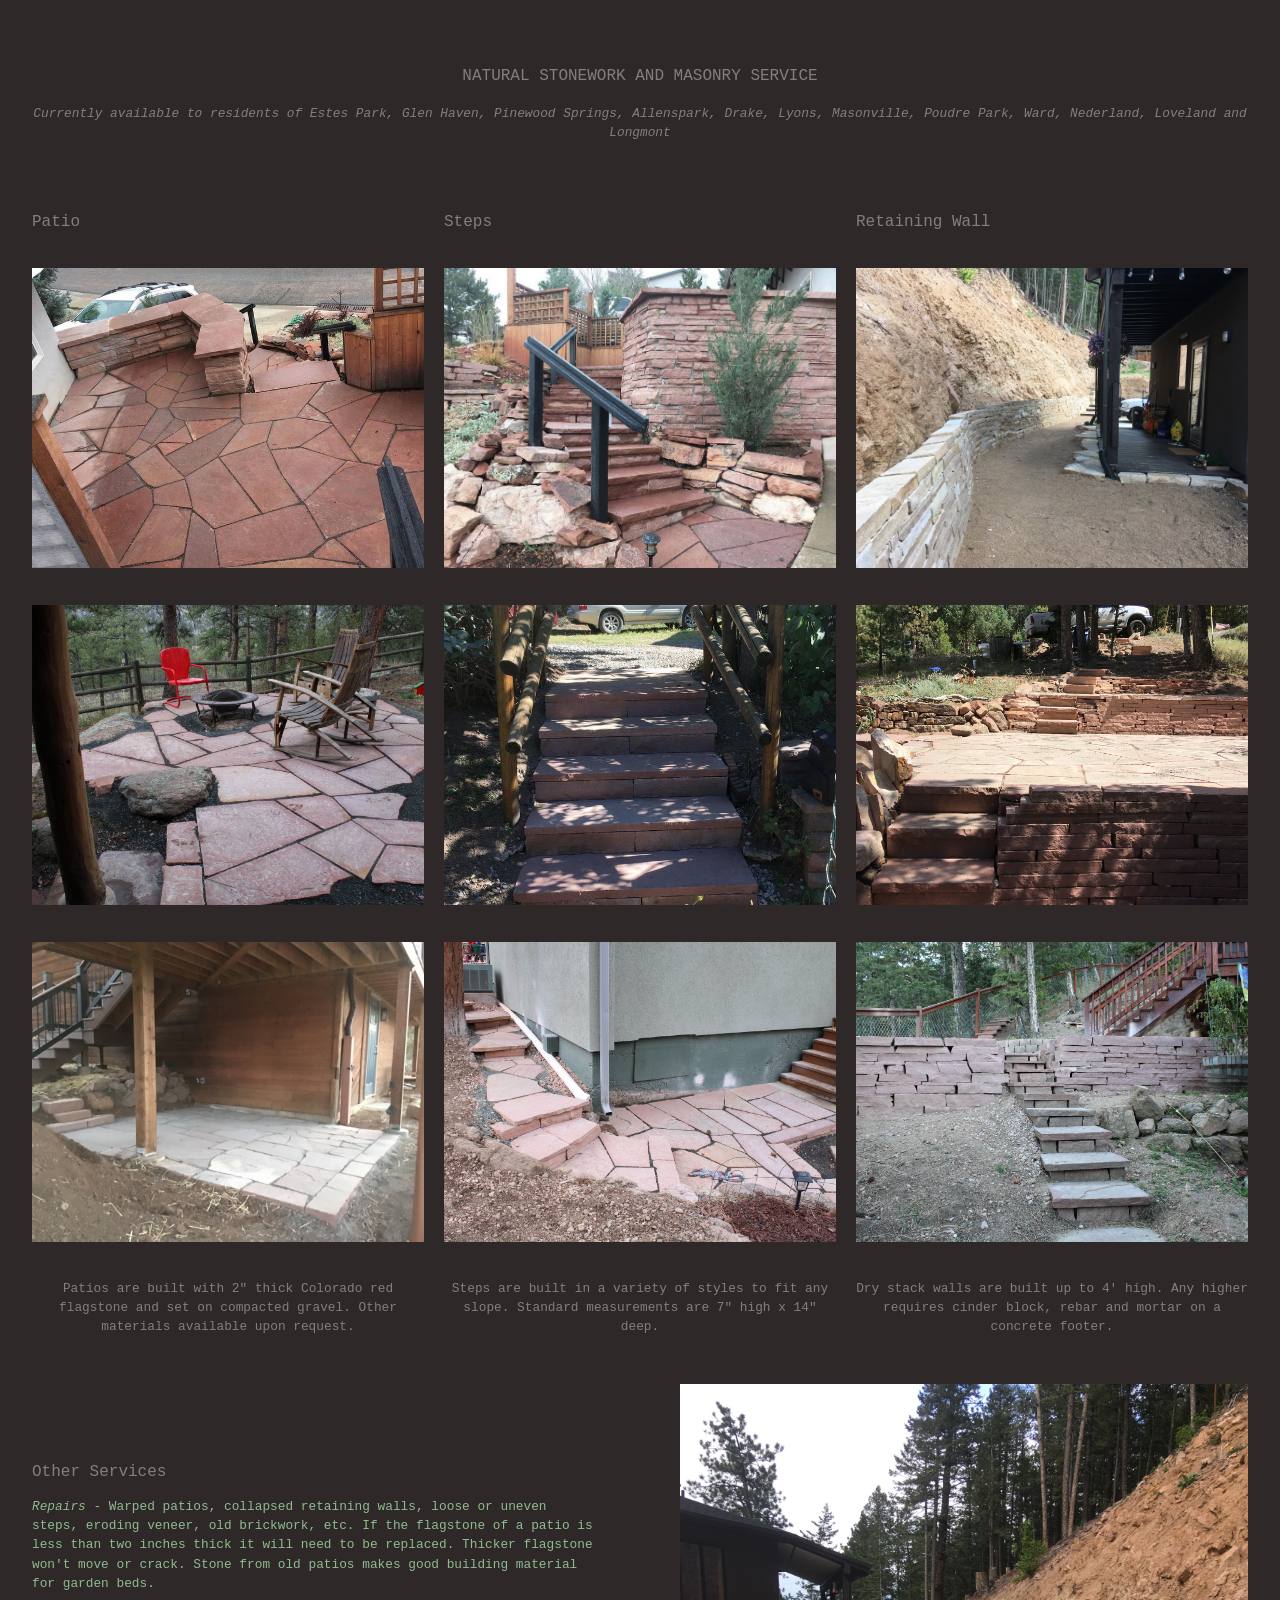
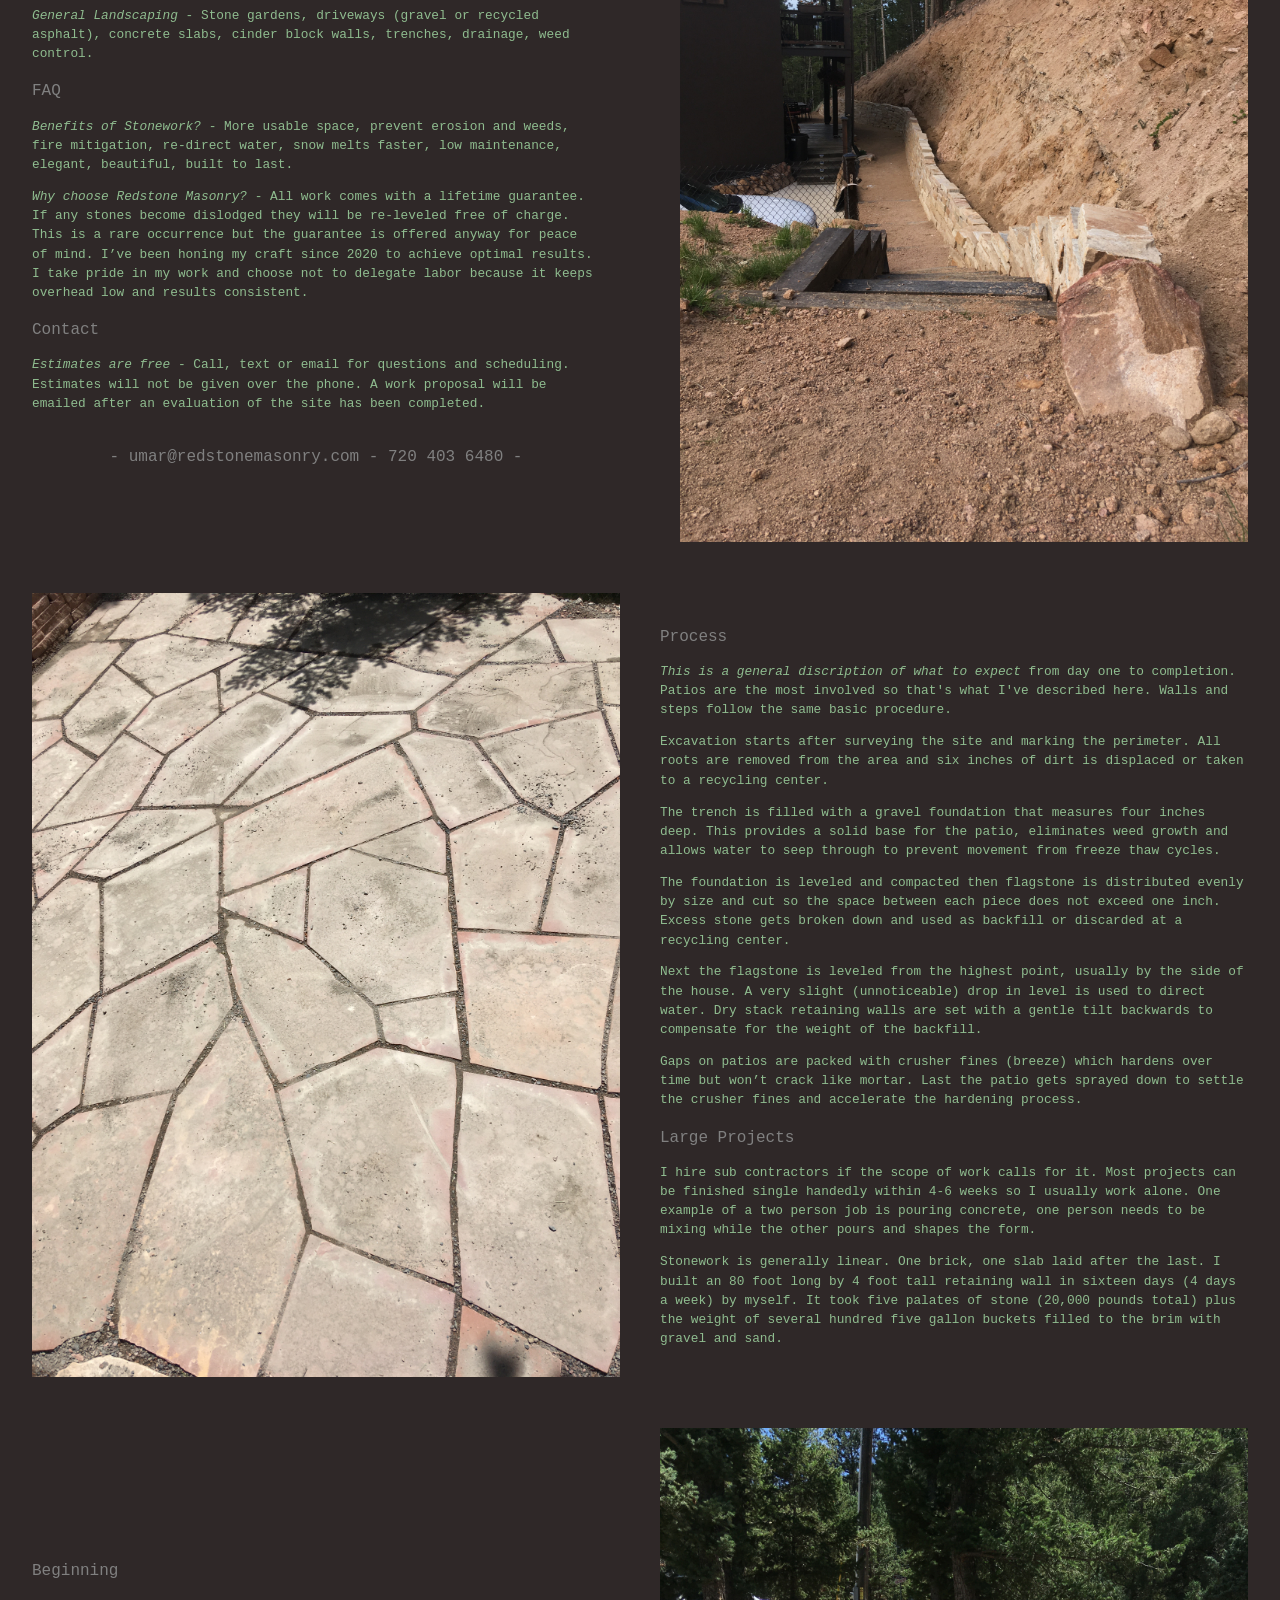
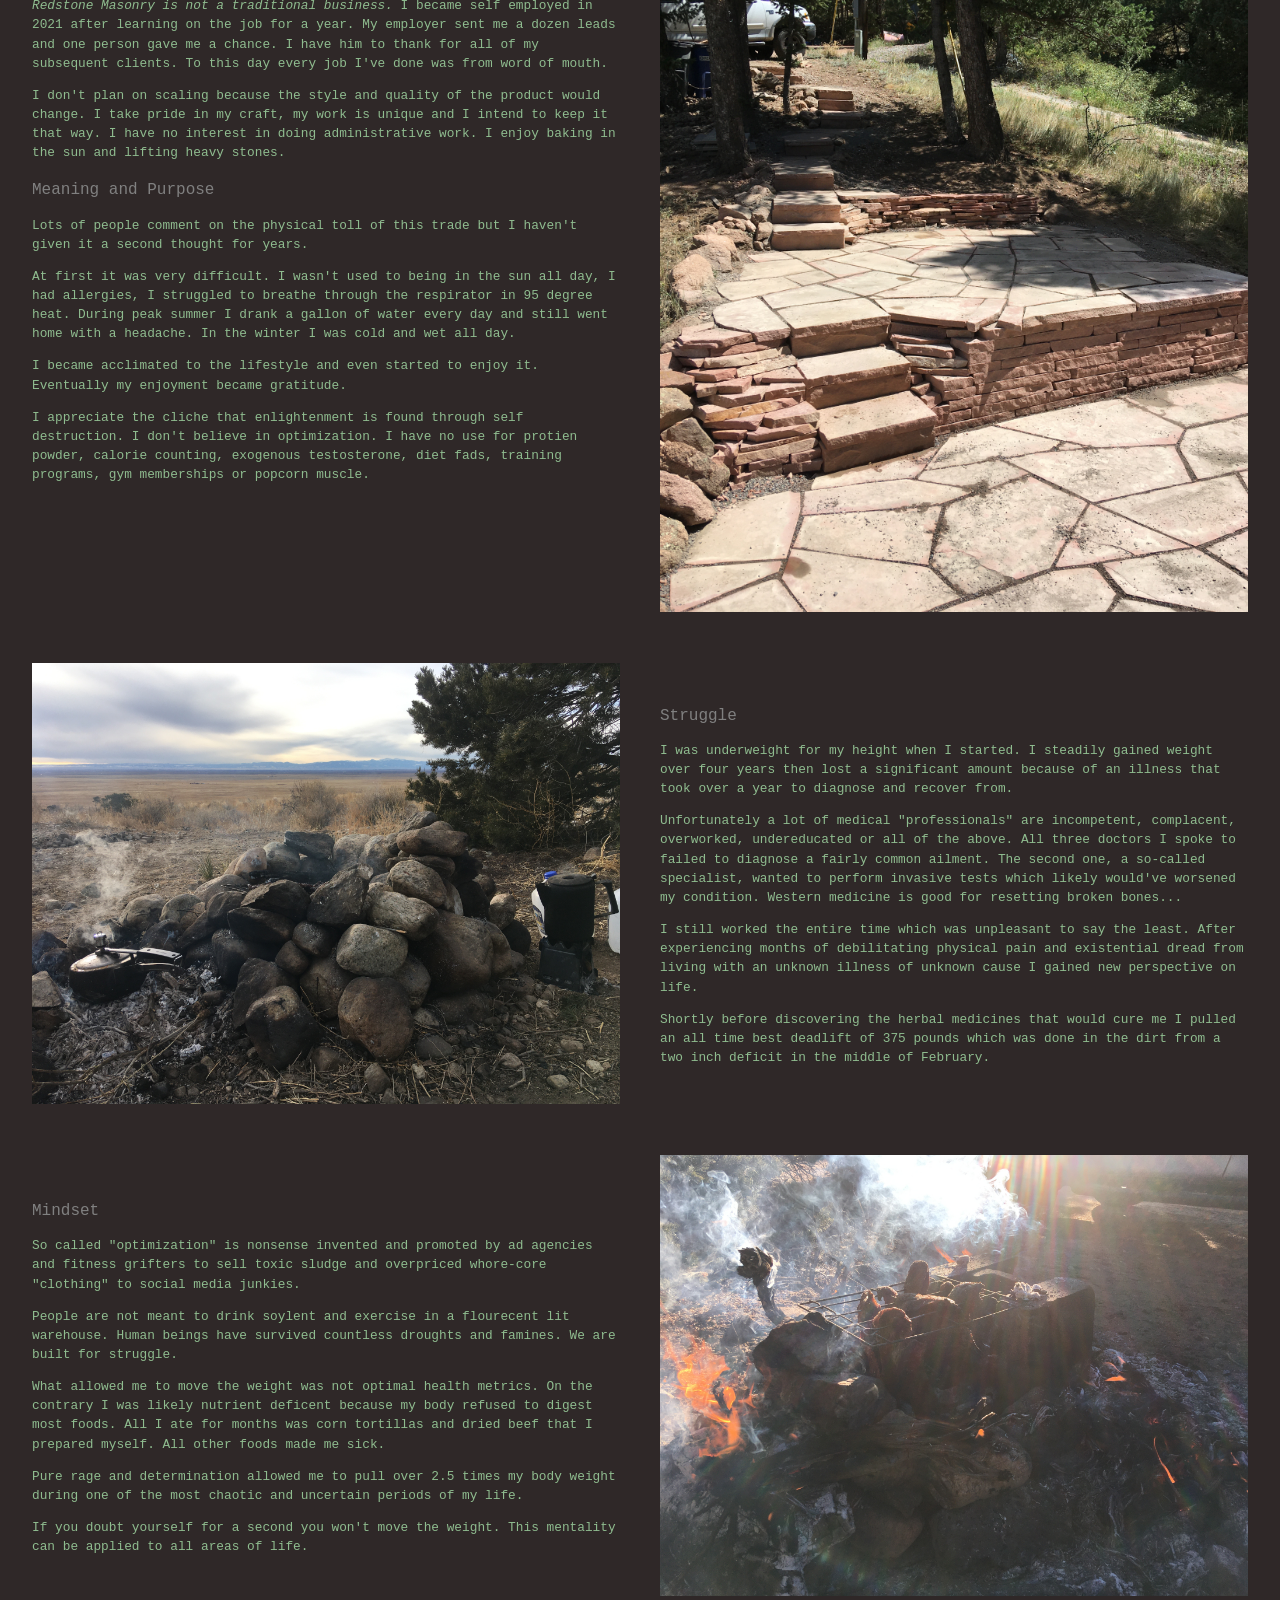
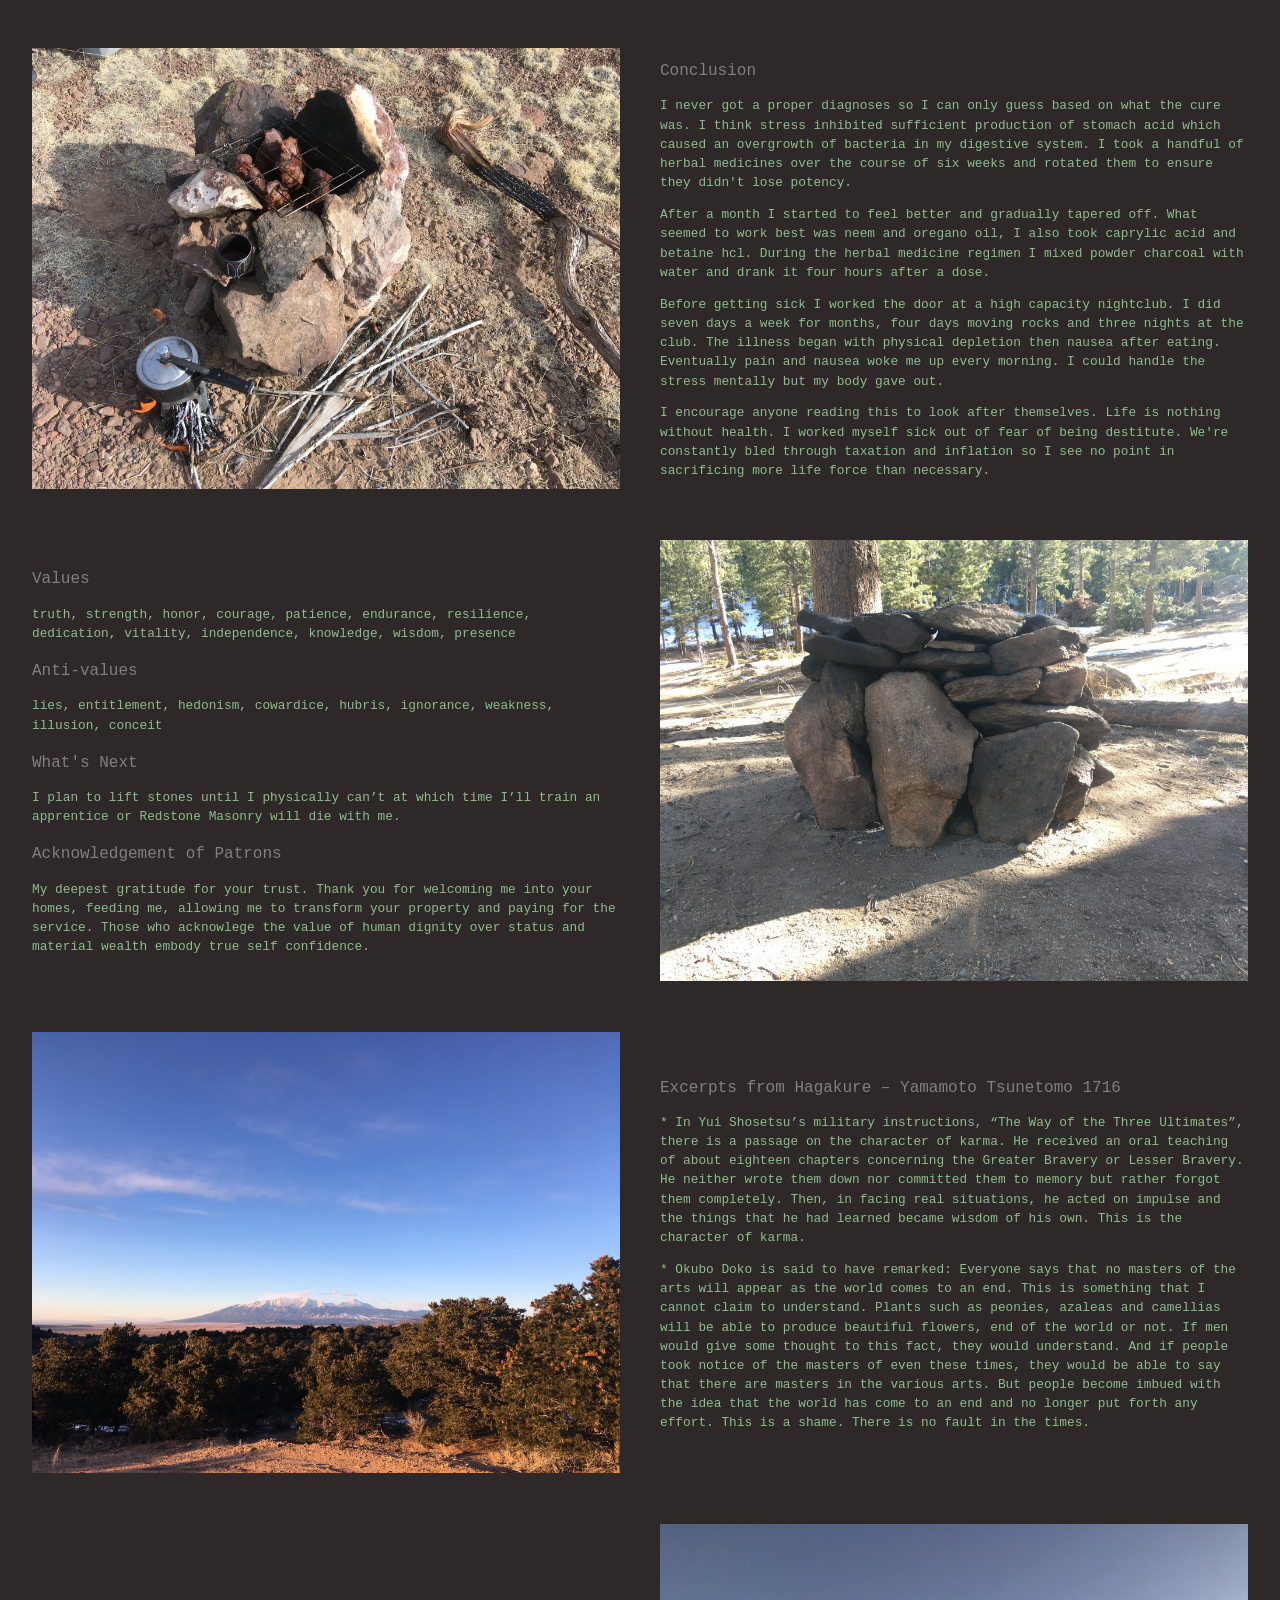
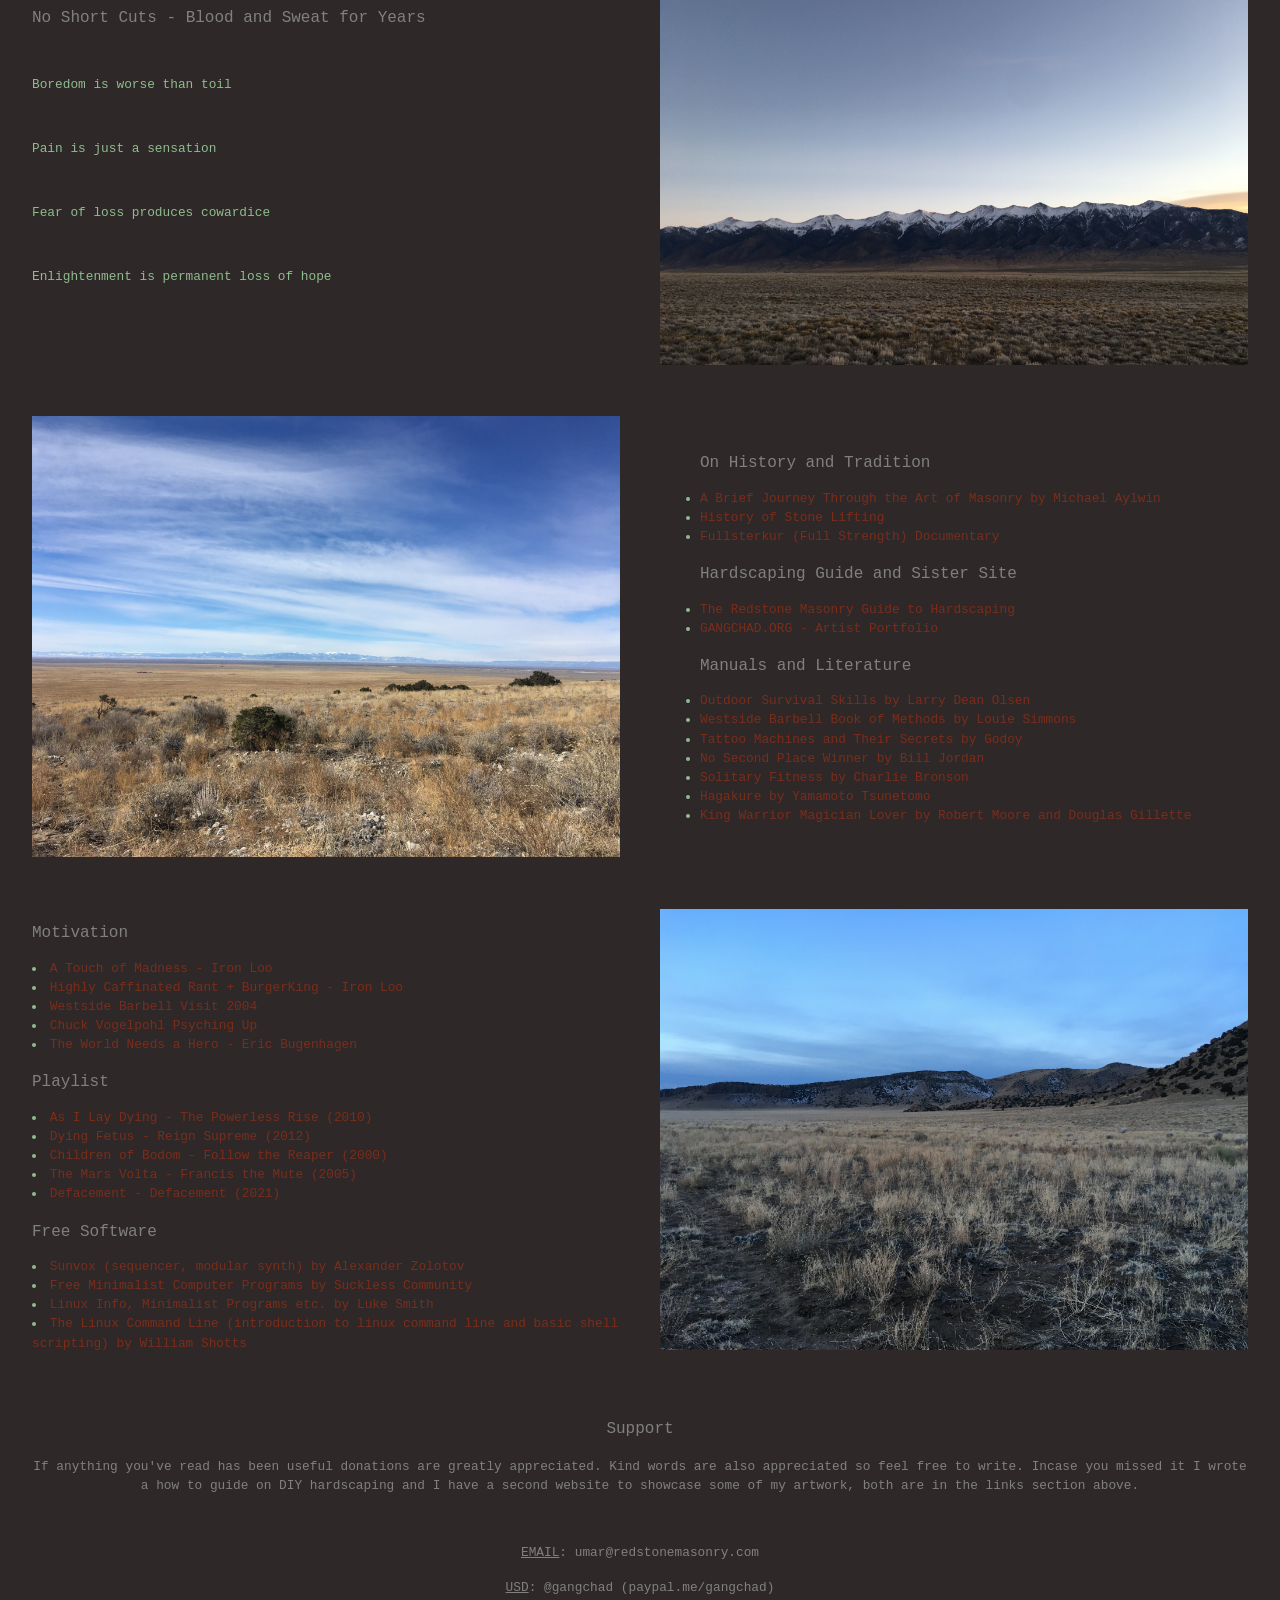
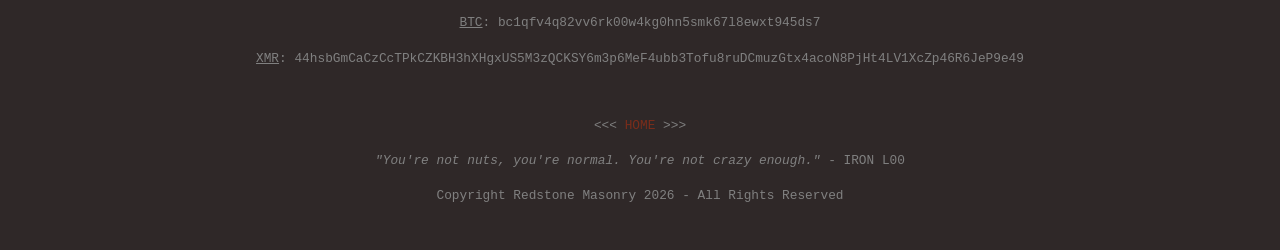
==== index.html @ 327ea366 "initial site" ====
<!DOCTYPE html>
<html lang="en">

    <head>
        <meta charset="UTF-8">
        <meta name="author" content="Redstone Masonry">
        <meta name="viewport" content="width=device-width, initial-scale=1.0">
        <meta name="description" content="Artisan hardscaping and masonry service">
        <title>Redstone Masonry</title>
        <link rel="icon" href="images/icon.svg" type="image/svg+xml">
        <link rel="stylesheet" href="style.css">
    </head>

    <body>
        <header>
        <h1>NATURAL STONEWORK AND MASONRY SERVICE</h1>
        <h3><em>Currently available to residents of Estes Park, Glen Haven, Pinewood Springs, Allenspark, Drake, Lyons, Masonville, Poudre Park, Ward, Nederland, Loveland and Longmont</em></h3>
        <br>
        </header>
    <main>
        <br>
            <div class="columns">
                <section class="column">
                    <h2>Patio</h2>
                    <a href="images/patio_01.jpg">
                    <img src="images/patio_01.jpg" alt="patio 1">
                    </a>
                    <a href="images/patio_02.jpg">
                    <img src="images/patio_02.jpg" alt="patio 2">
                    </a>
                    <a href="images/patio_03.jpg">
                    <img src="images/patio_03.jpg" alt="patio 3">
                    </a>
                    <h3>Patios are built with 2″ thick Colorado red flagstone and set on compacted gravel. Other materials available upon request.</h3>
                </section>
                <section class="column">
                    <h2>Steps</h2>
                    <a href="images/steps_01.jpg">
                    <img src="images/steps_01.jpg" alt="steps 1">
                    </a>
                    <a href="images/steps_02.jpg">
                    <img src="images/steps_02.jpg" alt="steps 2">
                    </a>
                    <a href="images/steps_03.jpg">
                    <img src="images/steps_03.jpg" alt="steps 3">
                    </a>
                    <h3>Steps are built in a variety of styles to fit any slope. Standard measurements are 7″ high x 14″ deep.</h3>
                </section>
                <section class="column">
                    <h2>Retaining Wall</h2>
                    <a href="images/wall_01.jpg">
                    <img src="images/wall_01.jpg" alt="wall 1">
                    </a>
                    <a href="images/wall_02.jpg">
                    <img src="images/wall_02.jpg" alt="wall 2">
                    </a>
                    <a href="images/wall_03.jpg">
                    <img src="images/wall_03.jpg" alt="wall 3">
                    </a>
                    <h3>Dry stack walls are built up to 4′ high. Any higher requires cinder block, rebar and mortar on a concrete footer.</h3>
                </section>
            </div>
        <br>
        <section class="split-section">
        <div class="text">
            <h2>Other Services</h2>
            <p><em>Repairs</em> - Warped patios, collapsed retaining walls, loose or uneven steps, eroding veneer, old brickwork, etc. If the flagstone of a patio is less than two inches thick it will need to be replaced. Thicker flagstone won't move or crack. Stone from old patios makes good building material for garden beds.</p>
            <p><em>General Landscaping</em> - Stone gardens, driveways (gravel or recycled asphalt), concrete slabs, cinder block walls, trenches, drainage, weed control.</p>
            <h2>FAQ</h2>
            <p><em>Benefits of Stonework?</em> - More usable space, prevent erosion and weeds, fire mitigation, re-direct water, snow melts faster, low maintenance, elegant, beautiful, built to last.</p>
            <p><em>Why choose Redstone Masonry?</em> - All work comes with a lifetime guarantee. If any stones become dislodged they will be re-leveled free of charge. This is a rare occurrence but the guarantee is offered anyway for peace of mind. I’ve been honing my craft since 2020 to achieve optimal results. I take pride in my work and choose not to delegate labor because it keeps overhead low and results consistent.</p>
            <h2>Contact</h2>
            <p><em>Estimates are free</em> - Call, text or email for questions and scheduling. Estimates will not be given over the phone. A work proposal will be emailed after an evaluation of the site has been completed.</p>
            <h1>- umar@redstonemasonry.com - 720 403 6480 -</h1>
        </div>
        <br>
        <div class="image">
            <a href="images/img_01.jpg">
            <img src="images/img_01.jpg" alt="retaining wall">
            </a>
        </div>
        </section>
        <br>
        <section class="split-section reverse">
            <div class="text">
                <h2>Process</h2>
                <p><em>This is a general discription of what to expect</em> from day one to completion. Patios are the most involved so that's what I've described here. Walls and steps follow the same basic procedure.</p>
                <p>Excavation starts after surveying the site and marking the perimeter. All roots are removed from the area and six inches of dirt is displaced or taken to a recycling center.</p>
                <p>The trench is filled with a gravel foundation that measures four inches deep. This provides a solid base for the patio, eliminates weed growth and allows water to seep through to prevent movement from freeze thaw cycles.</p>
                <p>The foundation is leveled and compacted then flagstone is distributed evenly by size and cut so the space between each piece does not exceed one inch. Excess stone gets broken down and used as backfill or discarded at a recycling center.</p>
                <p>Next the flagstone is leveled from the highest point, usually by the side of the house. A very slight (unnoticeable) drop in level is used to direct water. Dry stack retaining walls are set with a gentle tilt backwards to compensate for the weight of the backfill.</p>
                <p>Gaps on patios are packed with crusher fines (breeze) which hardens over time but won’t crack like mortar. Last the patio gets sprayed down to settle the crusher fines and accelerate the hardening process.</p>
            <h2>Large Projects</h2>
            <p>I hire sub contractors if the scope of work calls for it. Most projects can be finished single handedly within 4-6 weeks so I usually work alone. One example of a two person job is pouring concrete, one person needs to be mixing while the other pours and shapes the form.</p> 
            <p>Stonework is generally linear. One brick, one slab laid after the last. I built an 80 foot long by 4 foot tall retaining wall in sixteen days (4 days a week) by myself. It took five palates of stone (20,000 pounds total) plus the weight of several hundred five gallon buckets filled to the brim with gravel and sand.</p>
        </div>
        <div class="image">
            <a href="images/img_02.jpg">
            <img src="images/img_02.jpg" alt="patio">
            </a>
        </div>
    </section>
    <br>
    <section class="split-section">
        <div class="text">
            <h2>Beginning</h2>
            <p><em>Redstone Masonry is not a traditional business.</em> I became self employed in 2021 after learning on the job for a year. My employer sent me a dozen leads and one person gave me a chance. I have him to thank for all of my subsequent clients. To this day every job I've done was from word of mouth.</p>
            <p>I don't plan on scaling because the style and quality of the product would change. I take pride in my craft, my work is unique and I intend to keep it that way. I have no interest in doing administrative work. I enjoy baking in the sun and lifting heavy stones.</p>
            <h2>Meaning and Purpose</h2>
            <p>Lots of people comment on the physical toll of this trade but I haven't given it a second thought for years.</p> 
            <p>At first it was very difficult. I wasn't used to being in the sun all day, I had allergies, I struggled to breathe through the respirator in 95 degree heat. During peak summer I drank a gallon of water every day and still went home with a headache. In the winter I was cold and wet all day.</p> 
            <p>I became acclimated to the lifestyle and even started to enjoy it. Eventually my enjoyment became gratitude.</p> 
            <p>I appreciate the cliche that enlightenment is found through self destruction. I don't believe in optimization. I have no use for protien powder, calorie counting, exogenous testosterone, diet fads, training programs, gym memberships or popcorn muscle.</p> 
        </div>
        <div class="image">
            <a href="images/img_03.jpg">
            <img src="images/img_03.jpg" alt="levels">
            </a>
        </div>
    </section>
    <br>
    <section class="split-section reverse">
        <div class="text">
            <h2>Struggle</h2>
            <p>I was underweight for my height when I started. I steadily gained weight over four years then lost a significant amount because of an illness that took over a year to diagnose and recover from.</p> 
            <p>Unfortunately a lot of medical "professionals" are incompetent, complacent, overworked, undereducated or all of the above. All three doctors I spoke to failed to diagnose a fairly common ailment. The second one, a so-called specialist, wanted to perform invasive tests which likely would've worsened my condition. Western medicine is good for resetting broken bones...</p> 
            <p>I still worked the entire time which was unpleasant to say the least. After experiencing months of debilitating physical pain and existential dread from living with an unknown illness of unknown cause I gained new perspective on life.</p> 
            <p>Shortly before discovering the herbal medicines that would cure me I pulled an all time best deadlift of 375 pounds which was done in the dirt from a two inch deficit in the middle of February.</p> 
        </div>
        <div class="image">
            <a href="images/img_04.jpg">
            <img src="images/img_04.jpg" alt="firepit">
            </a>
        </div>
    </section>
    <br>    
    <section class="split-section">
        <div class="text">
            <h2>Mindset</h2>
            <p>So called "optimization" is nonsense invented and promoted by ad agencies and fitness grifters to sell toxic sludge and overpriced whore-core "clothing" to social media junkies.</p> 
            <p>People are not meant to drink soylent and exercise in a flourecent lit warehouse. Human beings have survived countless droughts and famines. We are built for struggle.</p> 
            <p>What allowed me to move the weight was not optimal health metrics. On the contrary I was likely nutrient deficent because my body refused to digest most foods. All I ate for months was corn tortillas and dried beef that I prepared myself. All other foods made me sick.</p> 
            <p>Pure rage and determination allowed me to pull over 2.5 times my body weight during one of the most chaotic and uncertain periods of my life.</p> 
            <p>If you doubt yourself for a second you won't move the weight. This mentality can be applied to all areas of life.</p>
        </div>
        <div class="image">
            <a href="images/img_05.jpg">
            <img src="images/img_05.jpg" alt="cooking">
            </a>
        </div>
    </section>
    <br>
    <section class="split-section reverse">
        <div class="text">
            <h2>Conclusion</h2>
            <p>I never got a proper diagnoses so I can only guess based on what the cure was. I think stress inhibited sufficient production of stomach acid which caused an overgrowth of bacteria in my digestive system. I took a handful of herbal medicines over the course of six weeks and rotated them to ensure they didn't lose potency.</p> 
            <p>After a month I started to feel better and gradually tapered off. What seemed to work best was neem and oregano oil, I also took caprylic acid and betaine hcl. During the herbal medicine regimen I mixed powder charcoal with water and drank it four hours after a dose.</p>
            <p>Before getting sick I worked the door at a high capacity nightclub. I did seven days a week for months, four days moving rocks and three nights at the club. The illness began with physical depletion then nausea after eating. Eventually pain and nausea woke me up every morning. I could handle the stress mentally but my body gave out.</p> 
            <p>I encourage anyone reading this to look after themselves. Life is nothing without health. I worked myself sick out of fear of being destitute. We're constantly bled through taxation and inflation so I see no point in sacrificing more life force than necessary.</p> 
        </div>
        <div class="image">
            <a href="images/img_06.jpg">
            <img src="images/img_06.jpg" alt="camp kitchen">
            </a>
        </div>
    </section>
    <br>
    <section class="split-section">
        <div class="text">
            <h2>Values</h2>
            <p>truth, strength, honor, courage, patience, endurance, resilience, dedication, vitality, independence, knowledge, wisdom, presence</p>
            <h2>Anti-values</h2>
            <p>lies, entitlement, hedonism, cowardice, hubris, ignorance, weakness, illusion, conceit</p>
            <h2>What's Next</h2> 
            <p>I plan to lift stones until I physically can’t at which time I’ll train an apprentice or Redstone Masonry will die with me.</p>
            <h2>Acknowledgement of Patrons</h2> 
            <p>My deepest gratitude for your trust. Thank you for welcoming me into your homes, feeding me, allowing me to transform your property and paying for the service. Those who acknowlege the value of human dignity over status and material wealth embody true self confidence.</p>
        </div>
        <div class="image">
            <a href="images/img_07.jpg">
            <img src="images/img_07.jpg" alt="firepit">
            </a>
        </div>
    </section>
    <br>
    <section class="split-section reverse">
        <div class="text">
            <h2>Excerpts from Hagakure – Yamamoto Tsunetomo 1716</h2>
            <p>* In Yui Shosetsu’s military instructions, “The Way of the Three Ultimates”, there is a passage on the character of karma. He received an oral teaching of about eighteen chapters concerning the Greater Bravery or Lesser Bravery. He neither wrote them down nor committed them to memory but rather forgot them completely. Then, in facing real situations, he acted on impulse and the things that he had learned became wisdom of his own. This is the character of karma.</p>
<p>* Okubo Doko is said to have remarked: Everyone says that no masters of the arts will appear as the world comes to an end. This is something that I cannot claim to understand. Plants such as peonies, azaleas and camellias will be able to produce beautiful flowers, end of the world or not. If men would give some thought to this fact, they would understand. And if people took notice of the masters of even these times, they would be able to say that there are masters in the various arts. But people become imbued with the idea that the world has come to an end and no longer put forth any effort. This is a shame. There is no fault in the times.</p>
        </div>
        <div class="image">
            <a href="images/img_08.jpg">
            <img src="images/img_08.jpg" alt="San Luis Valley">
            </a>
        </div>
    </section>
    <br>
    <section class="split-section">
        <div class="text">
            <h2>No Short Cuts - Blood and Sweat for Years</h2>
            <br>
            <p>Boredom is worse than toil</p>
            <br>
            <p>Pain is just a sensation</p>
            <br>
            <p>Fear of loss produces cowardice</p>
            <br>
            <p>Enlightenment is permanent loss of hope</p>
        </div>
        <div class="image">
            <a href="images/img_09.jpg">
            <img src="images/img_09.jpg" alt="San Luis Valley">
            </a>
        </div>
    </section>
    <br>
    <section class="split-section reverse">
        <div class="text">
            <ul>
            <h2>On History and Tradition</h2>
            <li><a href="https://masonrymagazine.com/Default?pageID=1274"
                    target="_blank"
                    rel="noopener noreferrer">
            A Brief Journey Through the Art of Masonry by Michael Aylwin
            </a></li>
            <li><a href="https://liftingstones.org/"
                    target="_blank"
                    rel="noopener noreferrer">
            History of Stone Lifting
            </a></li>
            <li><a href="https://youtube.com/watch?v=79Tcsg2Yac8"
                    target="_blank"
                    rel="noopener noreferrer">
            Fullsterkur (Full Strength) Documentary
            </a></li>
            <h2>Hardscaping Guide and Sister Site</h2>
            <li><a href="../diy/rsm_man.html"
                    target="_blank"
                    rel="noopener noreferrer">
                    The Redstone Masonry Guide to Hardscaping
            </a></li>
            
            <li><a href="https://gangchad.org"
                    target="_blank"
                    rel="noopener noreferrer">
                    GANGCHAD.ORG - Artist Portfolio
            </a></li>
            <h2>Manuals and Literature</h2>
            <li><a href="https://archive.org/details/outdoor-survival-skills-7th-ed-by-larry-dean-olsen-2021/page/139/mode/2up"
                    target="_blank"
                    rel="noopener noreferrer">
            Outdoor Survival Skills by Larry Dean Olsen
            </a></li>
            <li><a href="https://pdfroom.com/books/the-westside-barbell-book-of-methods/jN2R0yJldvW"
                    target="_blank"
                    rel="noopener noreferrer">
            Westside Barbell Book of Methods by Louie Simmons
            </a></li>
            <li><a href="https://scribd.com/doc/227658542/Tattoo-Machines-and-Their-Secrets-Godoy"
                    target="_blank"
                    rel="noopener noreferrer">
            Tattoo Machines and Their Secrets by Godoy
            </a></li>
            <li><a href="https://archive.org/details/No_Second_Place_Winner_Bill_Jordan"
                    target="_blank"
                    rel="noopener noreferrer">
            No Second Place Winner by Bill Jordan
            </a></li>
            <li><a href="https://archive.org/details/solitaryfitness"
                    target="_blank"
                    rel="noopener noreferrer">
            Solitary Fitness by Charlie Bronson
            </a></li>
            <li><a href="https://archive.org/details/hagakure/mode/2up"
                    target="_blank"
                    rel="noopener noreferrer">
            Hagakure by Yamamoto Tsunetomo
            </a></li>
            <li><a href="https://archive.org/details/RobertMoorKingWarriorMagicianLover/mode/2up"
                    target="_blank"
                    rel="noopener noreferrer">
            King Warrior Magician Lover by Robert Moore and Douglas Gillette
            </a></li>
        </ul>
        </div>
        <div class="image">
            <a href="images/img_10.jpg">
            <img src="images/img_10.jpg" alt="San Luis Valley">
            </a>
        </div>
    </section>
    <br>
    <section class="split-section">
        <div class="text">
            <h2>Motivation</h2>
            <li><a href="https://www.youtube.com/watch?v=jI2MaVxTa9g"
                    target="_blank"
                    rel="noopener noreferrer">
            A Touch of Madness - Iron Loo
            </a></li>
            <li><a href="https://www.youtube.com/watch?v=bCzc2Et2IVM"
                    target="_blank"
                    rel="noopener noreferrer">
            Highly Caffinated Rant + BurgerKing - Iron Loo
            </a></li>
            <li><a href="https://www.youtube.com/watch?v=7j8Q-R-QfN8\w"
                    target="_blank"
                    rel="noopener noreferrer">
            Westside Barbell Visit 2004
            </a></li>
            <li><a href="https://www.youtube.com/watch?v=0HYWVPC27kQ"
                    target="_blank"
                    rel="noopener noreferrer">
            Chuck Vogelpohl Psyching Up
            </a></li>
            <li><a href="https://www.youtube.com/watch?v=I3iIPc-glGo"
                    target="_blank"
                    rel="noopener noreferrer">
            The World Needs a Hero - Eric Bugenhagen
            </a></li>
            <h2>Playlist</h2>
            <li><a href="https://www.youtube.com/watch?v=jEovixCrZQI&list=RDjEovixCrZQI&start_radio=1"
                    target="_blank"
                    rel="noopener noreferrer">
            As I Lay Dying - The Powerless Rise (2010)
            </a></li>
           
            <li><a href="https://www.youtube.com/watch?v=vUVotF01UJs&list=RDvUVotF01UJs&start_radio=1"
                    target="_blank"
                    rel="noopener noreferrer">
            Dying Fetus - Reign Supreme (2012)
            </a></li>

            <li><a href="https://www.youtube.com/watch?v=AOBpBOZD8gg&list=RDAOBpBOZD8gg&start_radio=1"
                    target="_blank"
                    rel="noopener noreferrer">
            Children of Bodom - Follow the Reaper (2000)
            </a></li>
  
            <li><a href="https://www.youtube.com/watch?v=k84IL7Ixl7A&list=RDk84IL7Ixl7A&start_radio=1"
                    target="_blank"
                    rel="noopener noreferrer">
            The Mars Volta - Francis the Mute (2005)
            </a></li>

            <li><a href="https://www.youtube.com/watch?v=9ehgiSZISvk&list=RD9ehgiSZISvk&start_radio=1"
                    target="_blank"
                    rel="noopener noreferrer">
            Defacement - Defacement (2021)
            </a></li>
            <h2>Free Software</h2>
            </a></li>
            <li><a href="https://warmplace.ru/soft/sunvox/"
                    target="_blank"
                    rel="noopener noreferrer">
            Sunvox (sequencer, modular synth) by Alexander Zolotov
            </a></li>
            <li><a href="https://suckless.org/"
                    target="_blank"
                    rel="noopener noreferrer">
            Free Minimalist Computer Programs by Suckless Community
            </a></li>
            <li><a href="https://lukesmith.xyz/"
                    target="_blank"
                    rel+"noopener noreferrer">
            Linux Info, Minimalist Programs etc. by Luke Smith
            </a></li>
            <li><a href="https://linuxcommand.org/tlcl.php"
                    target="_blank"
                    rel="noopener noreferrer">
            The Linux Command Line (introduction to linux command line and basic shell scripting) by William Shotts
            </a></li>
        </div>
        <div class="image">
            <a href="images/img_11.jpg">
            <img src="images/img_11.jpg" alt="San Luis Valley">
            </a>
        </div>
    </section>
            <br>
            <h1>Support</h1>
            <h3>If anything you've read has been useful donations are greatly appreciated. Kind words are also appreciated so feel free to write. Incase you missed it I wrote a how to guide on DIY hardscaping and I have a second website to showcase some of my artwork, both are in the links section above.</h3>
            <br>
            <h3><u>EMAIL</u>: umar@redstonemasonry.com</h3>
            <h3><u>USD</u>: @gangchad (paypal.me/gangchad)</h3>
            <h3><u>BTC</u>: bc1qfv4q82vv6rk00w4kg0hn5smk67l8ewxt945ds7</h3>
            <h3><u>XMR</u>: 44hsbGmCaCzCcTPkCZKBH3hXHgxUS5M3zQCKSY6m3p6MeF4ubb3Tofu8ruDCmuzGtx4acoN8PjHt4LV1XcZp46R6JeP9e49</h3>
            <br>
            <h3>&lt;&lt;&lt; <a href="index.html">HOME</a> &gt;&gt;&gt;</h3>
            <h3><em>"You're not nuts, you're normal. You're not crazy enough."</em> - IRON L00</h3>
            <h3><footer>Copyright Redstone Masonry 2026 - All Rights Reserved</footer></h3>
        </main>
    </body>
        
</html>
---- style.css ----
html {
    font-size: 16px;
}

/* General page settings */

body {
    max-width: 1800px;
    margin: 0 auto;
    padding: 2rem;

    background-color: #2F2828;
    color: #8FBC8F;

    font-family: "Fira Code", monospace;
    font-size: 0.80rem;
    font-weight: normal;
    line-height: 1.5;
}

.text {
    overflow-wrap: anywhere;
    word-break: break-word;
}

.two-text {
    display: flex;
    gap: 40px;
}

.two-text > div {
    flex: 1;
}

/* navigation layout */
 
 nav ul {
    list-style: none;
    padding: 0;
    margin: 20px 0;
    display: flex;
    justify-content: center;
    gap: 20px;
 }

 .series-nav ul {
     position: fixed;
     bottom: 2rem;
     left: 2rem;

     display: flex;
     flex-direction: column;
     gap: o.5rem;
 }
/* Headings */

h1 {
    color: #808080;
    font-size: 1rem;
    font-weight: normal;
    text-align: center;
    margin-top: 2rem;
}

h2 {
    color: #808080;
    font-size: 1rem;
    font-weight: normal;
    text-align: left;
    margin-top: 1rem;
}

h3 {
    color: #808080;
    font-size: 0.80rem;
    font-weight: normal;
    text-align: center;
    margin-top: 1rem;
}

/* Paragraphs */

{
    text-align: center;
    margin-bottom: 1rem;
}

.split-section {
    display: flex;
    gap: 40px;
    align-items: center;
    max-width: 1400px;
    margin: 0 auto;
}

.split-section .text,
.split-section .image {
    flex: 1;
}

.split-section img {
    width: 100%;
    height: auto;
    display: block;
    object-fit: cover;
}

.split-section.reverse {
    flex-direction: row-reverse;
}

/* Images */

img {
    max-width: 100%;
    height: auto;
    display: block;
    margin: 1rem auto;
}

.columns {
    display: flex;
    gap: 20px;
    width: 100%;
    margin: 0 auto;
}

.column {
    display: flex;
    flex-direction: column;
    gap: 5px;
    flex: 1;
}

.column img {
    width: 450px;
    height:300px;
    aspect-ratio: 1.5 / 1;
    object-fit: cover;    /* crops images to fill the square */ 
    display: block;
}

/* Links */

a {
    color: #7a2d1b;
    text-decoration: none;
    text-align: center;
}

a:hover {
    text-decoration: underline;
}

@media (max-width: 768px) {
    .columns {
        flex-direction: column;
    }

    .split-section {
        flex-direction: column;
    }

    .split-section.reverse {
        flex-direction :column;
    }
}
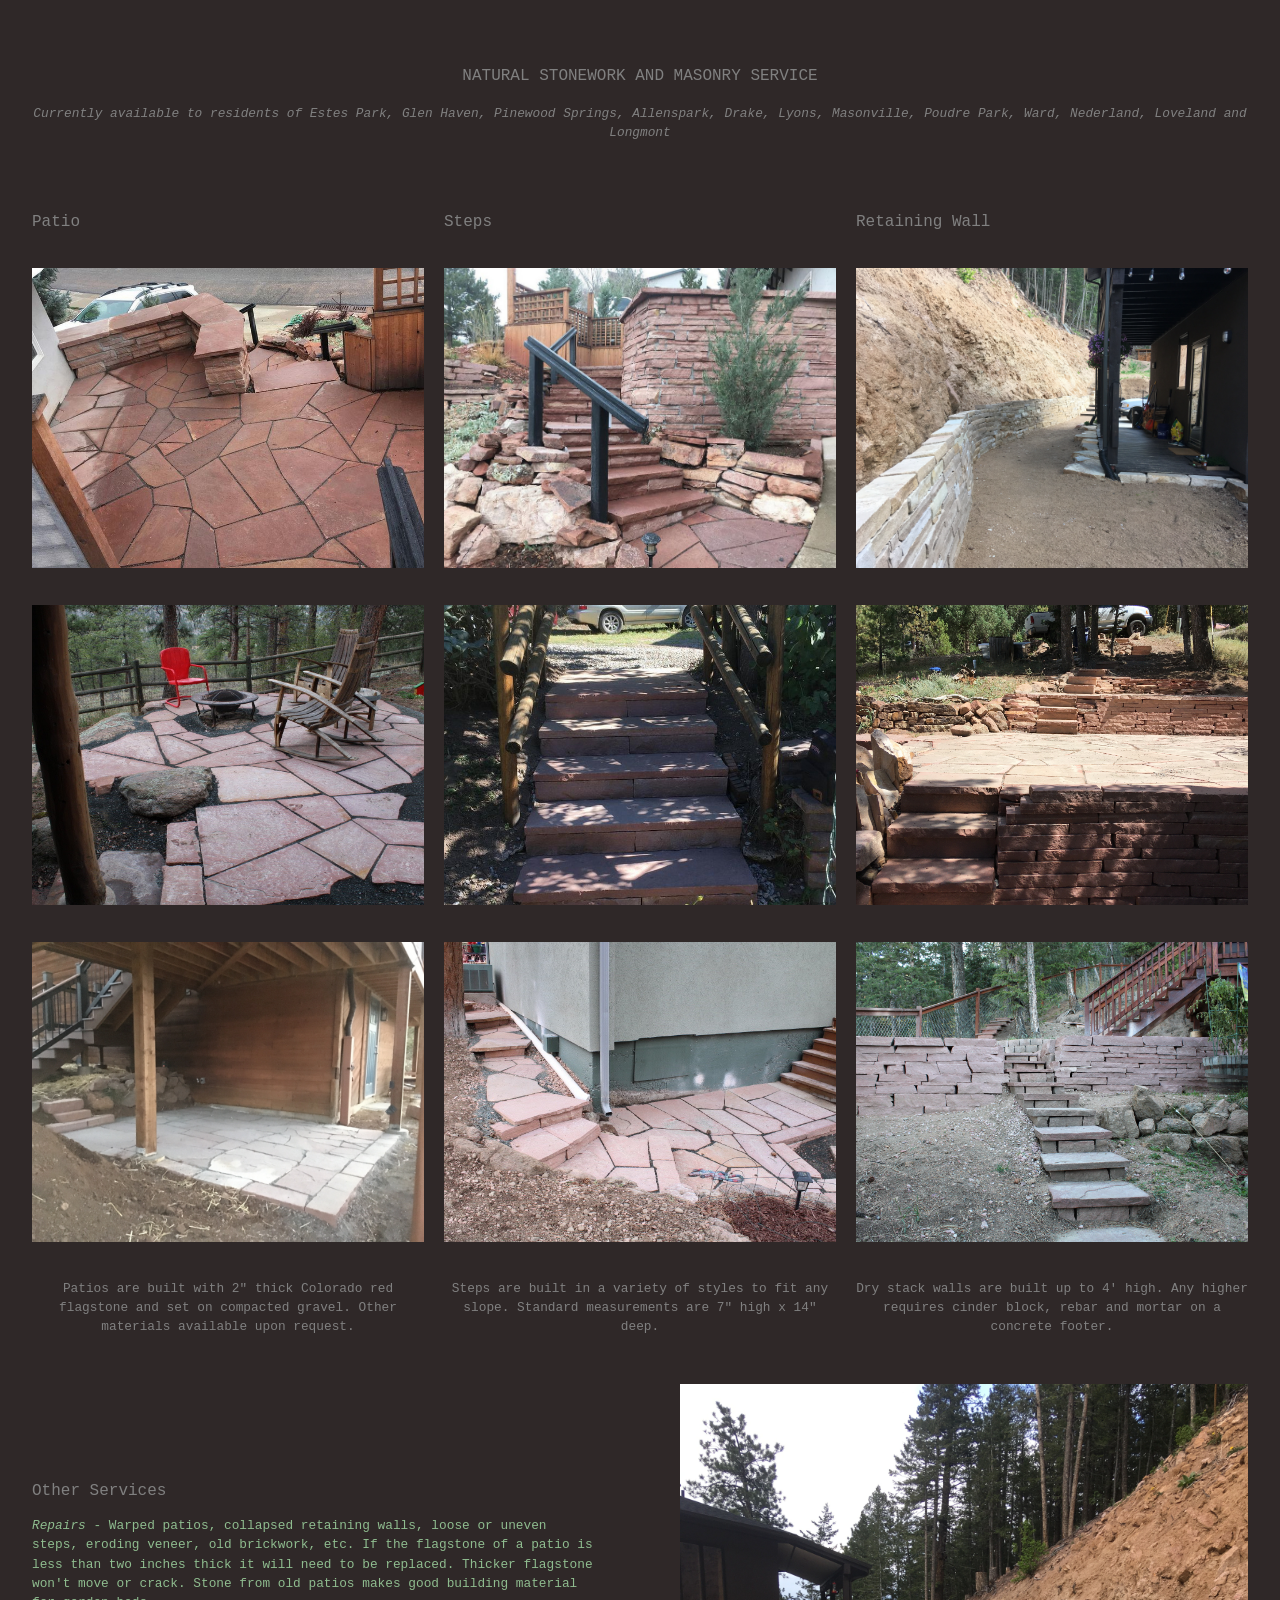
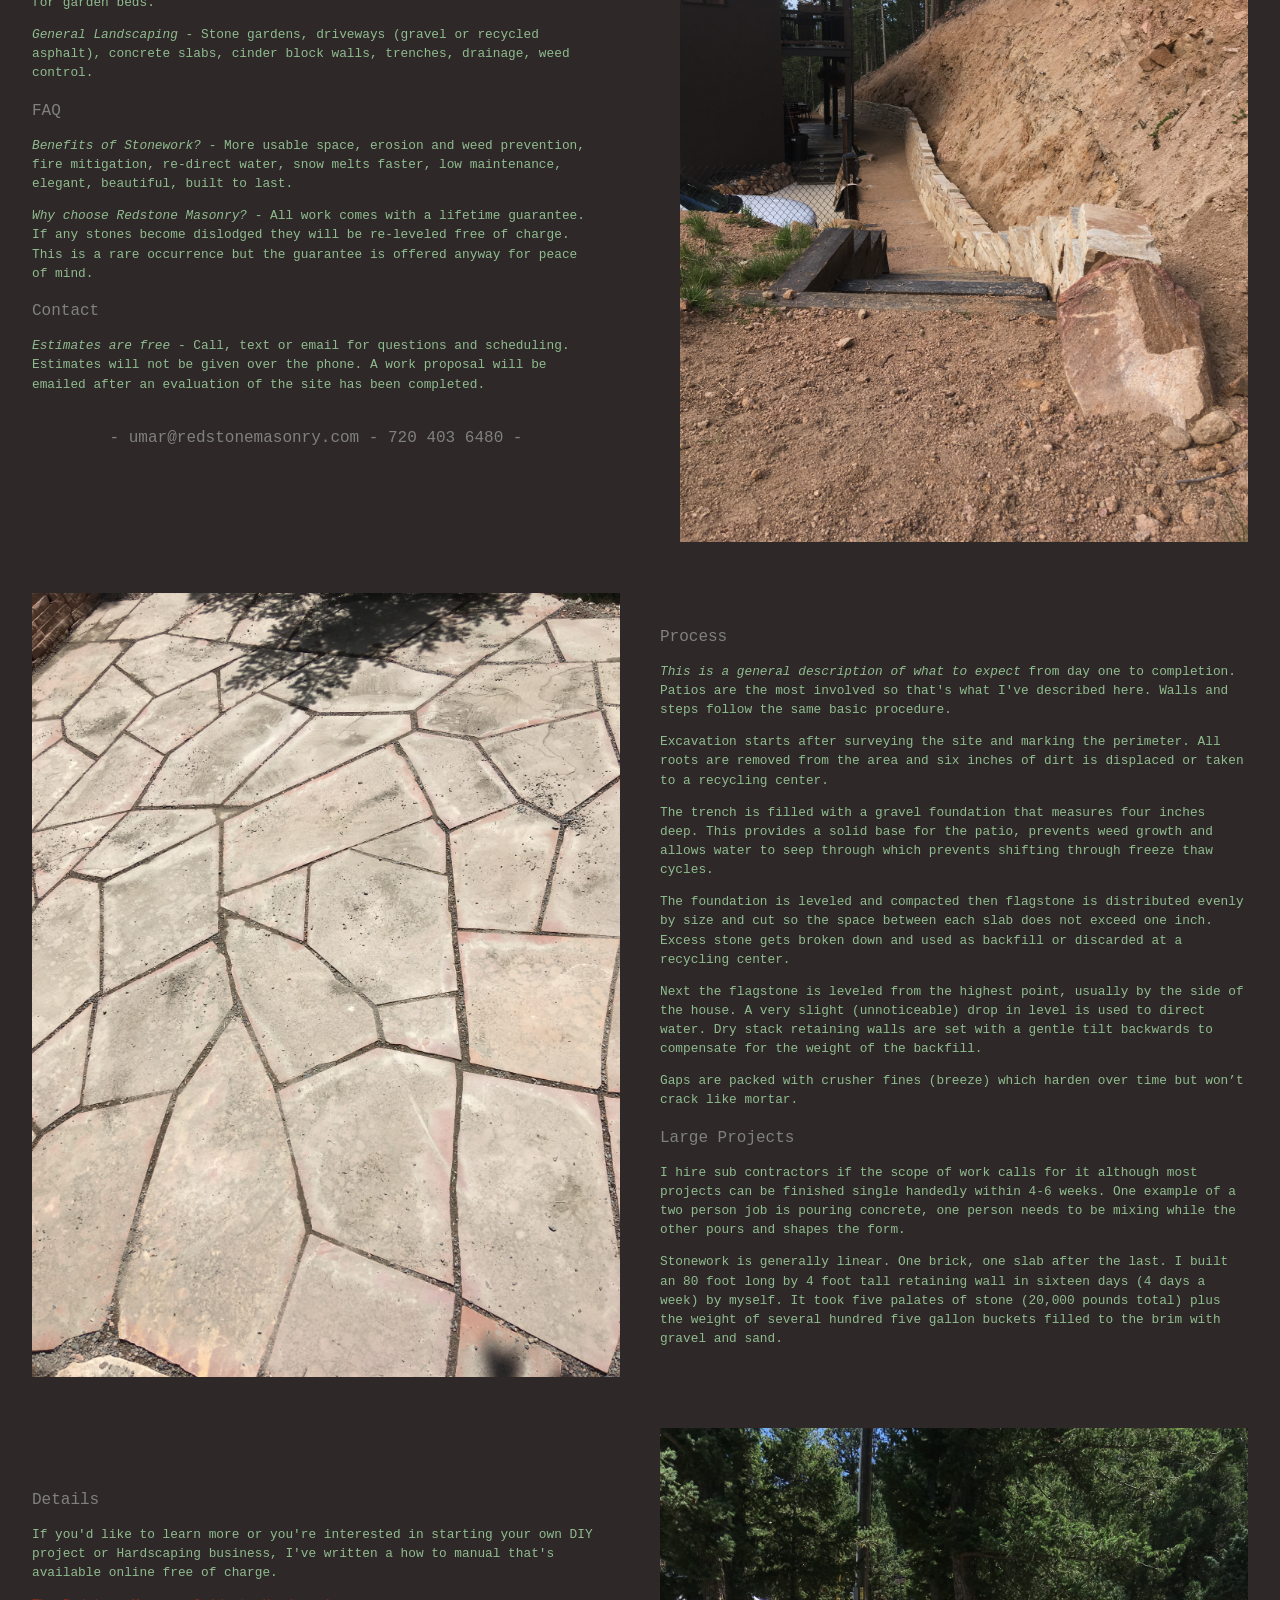
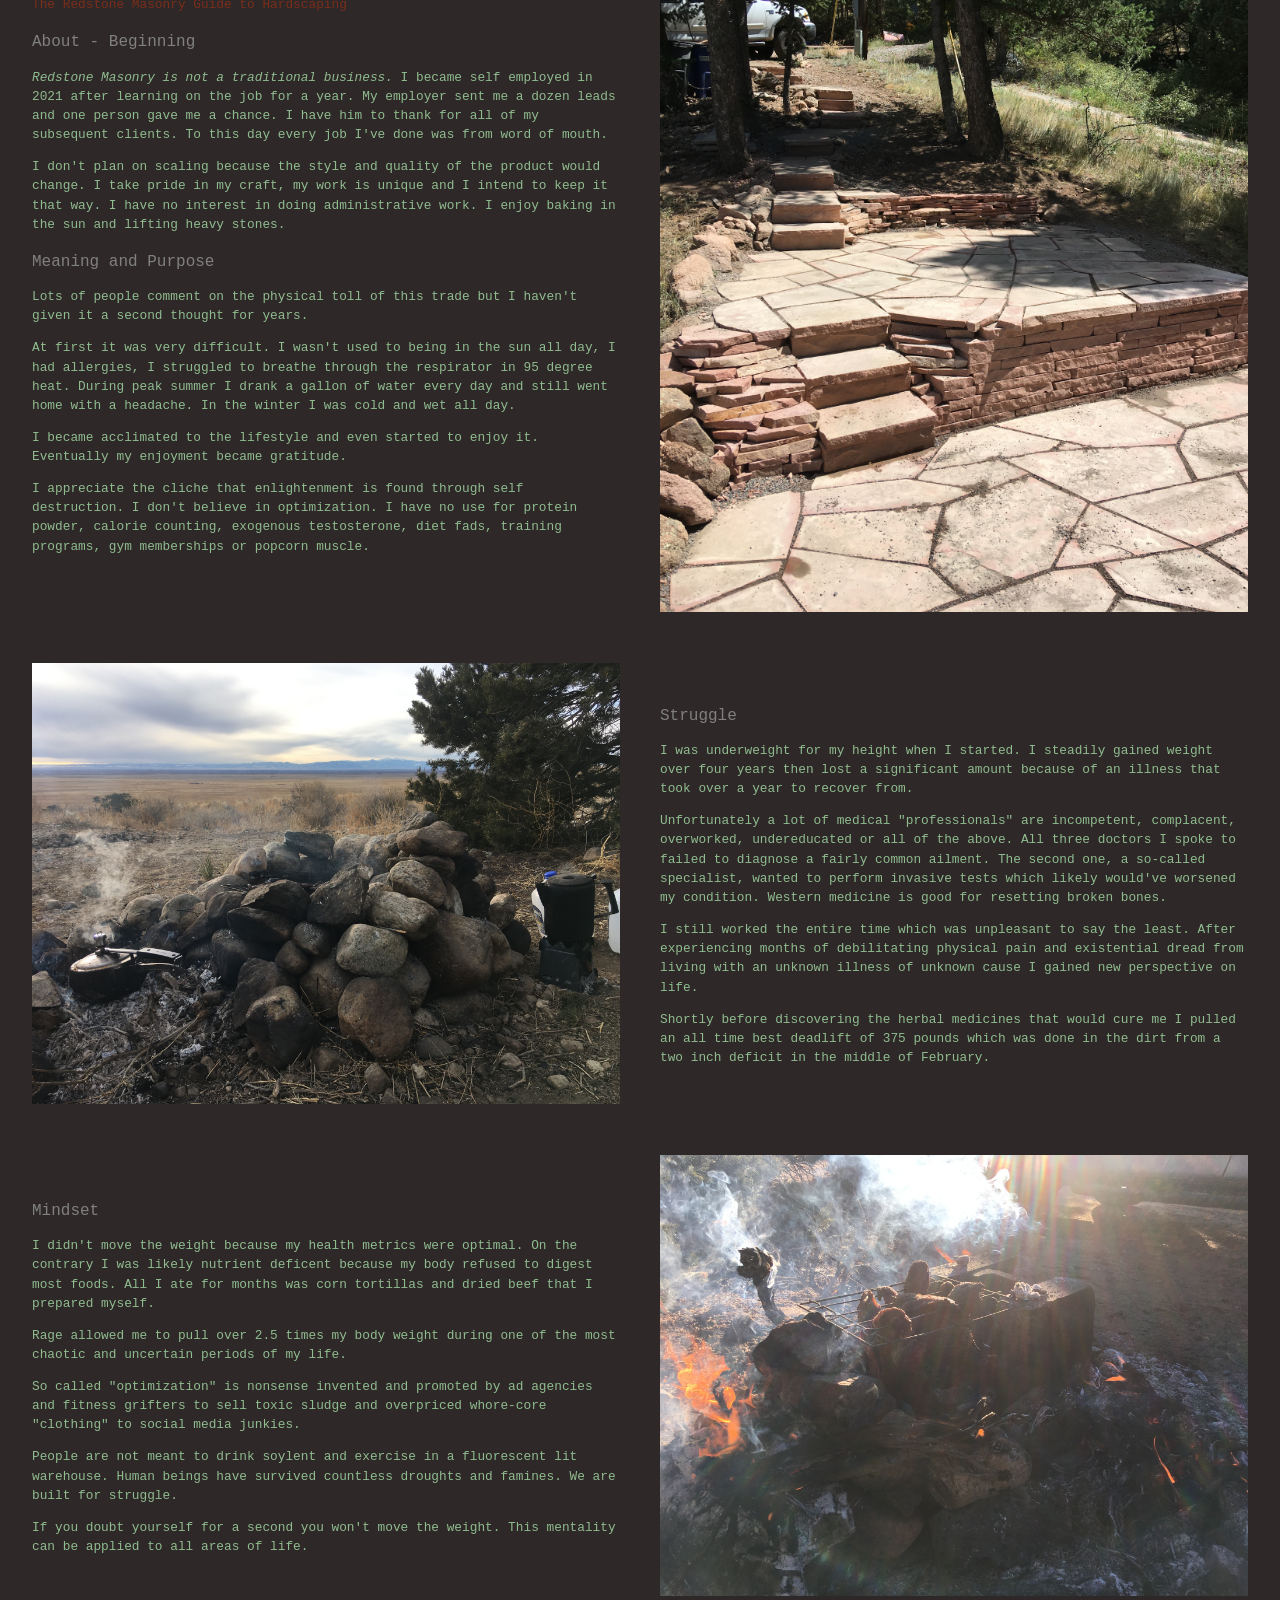
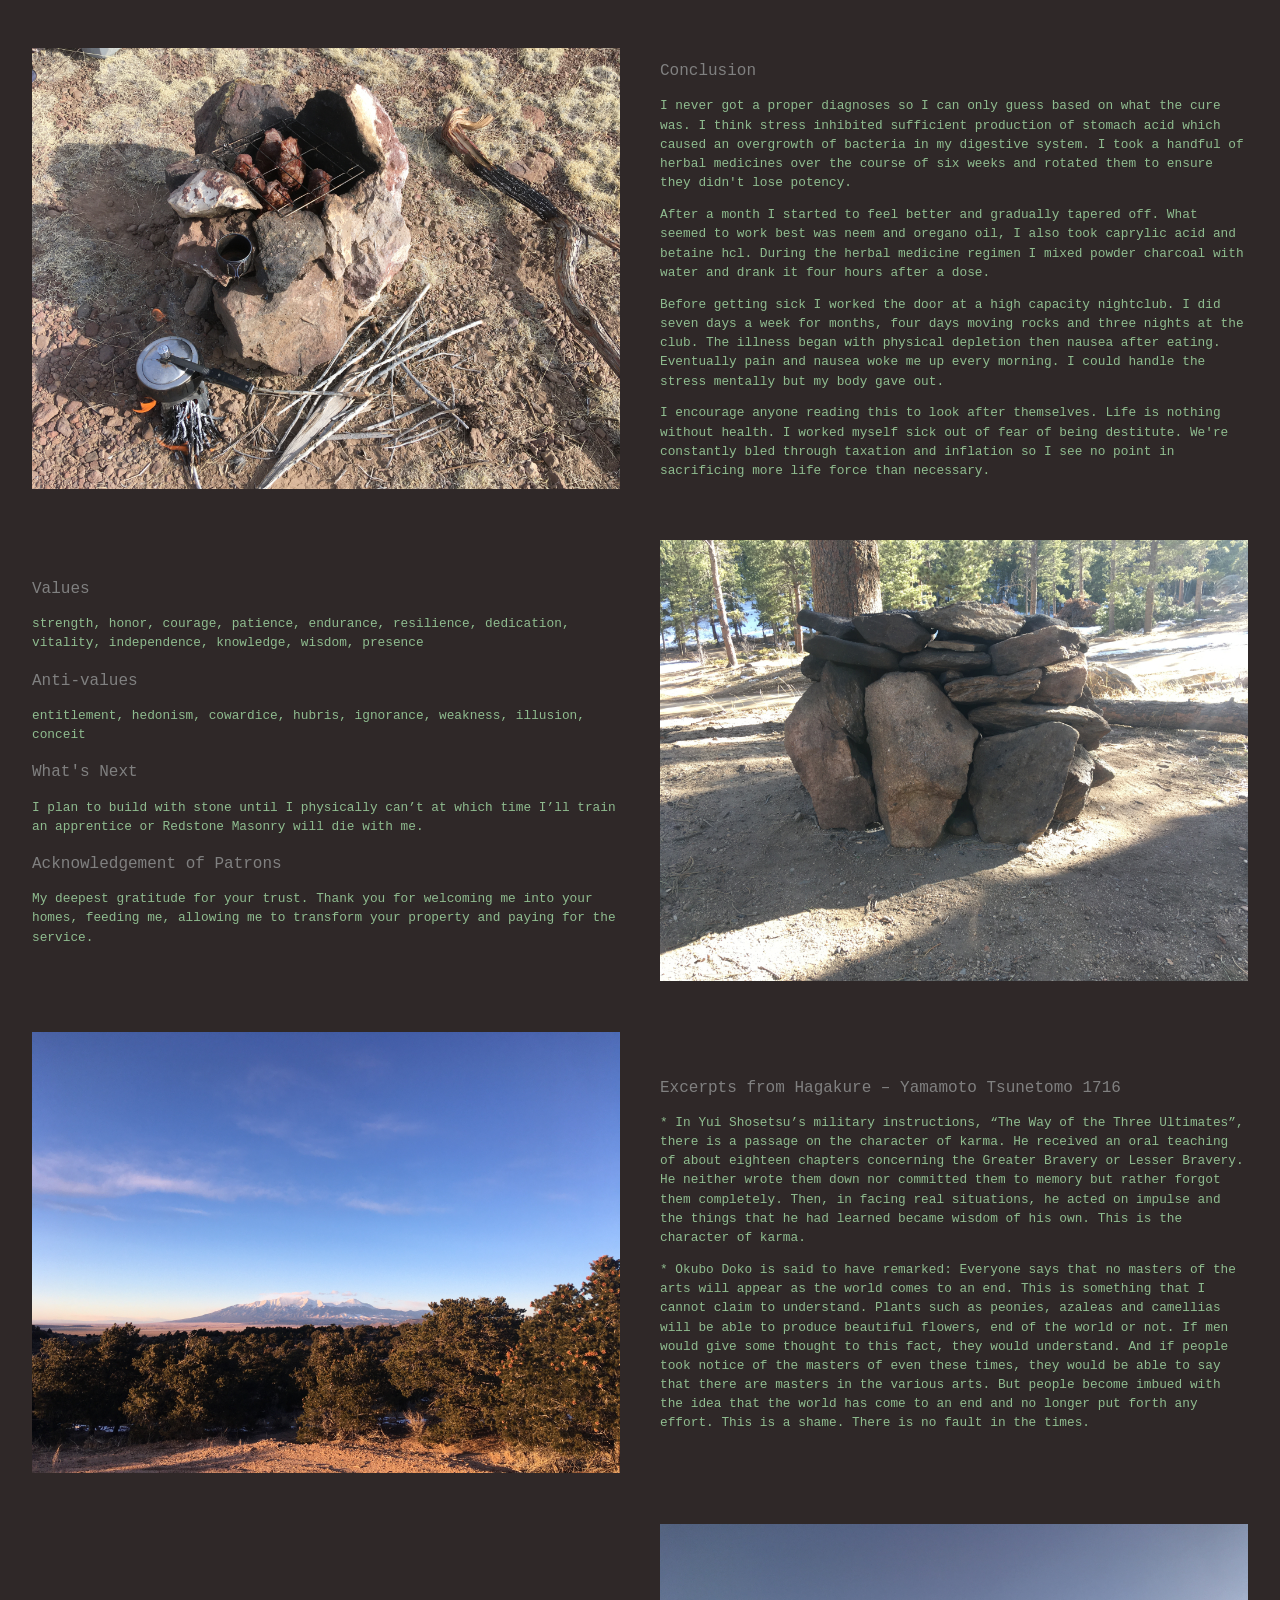
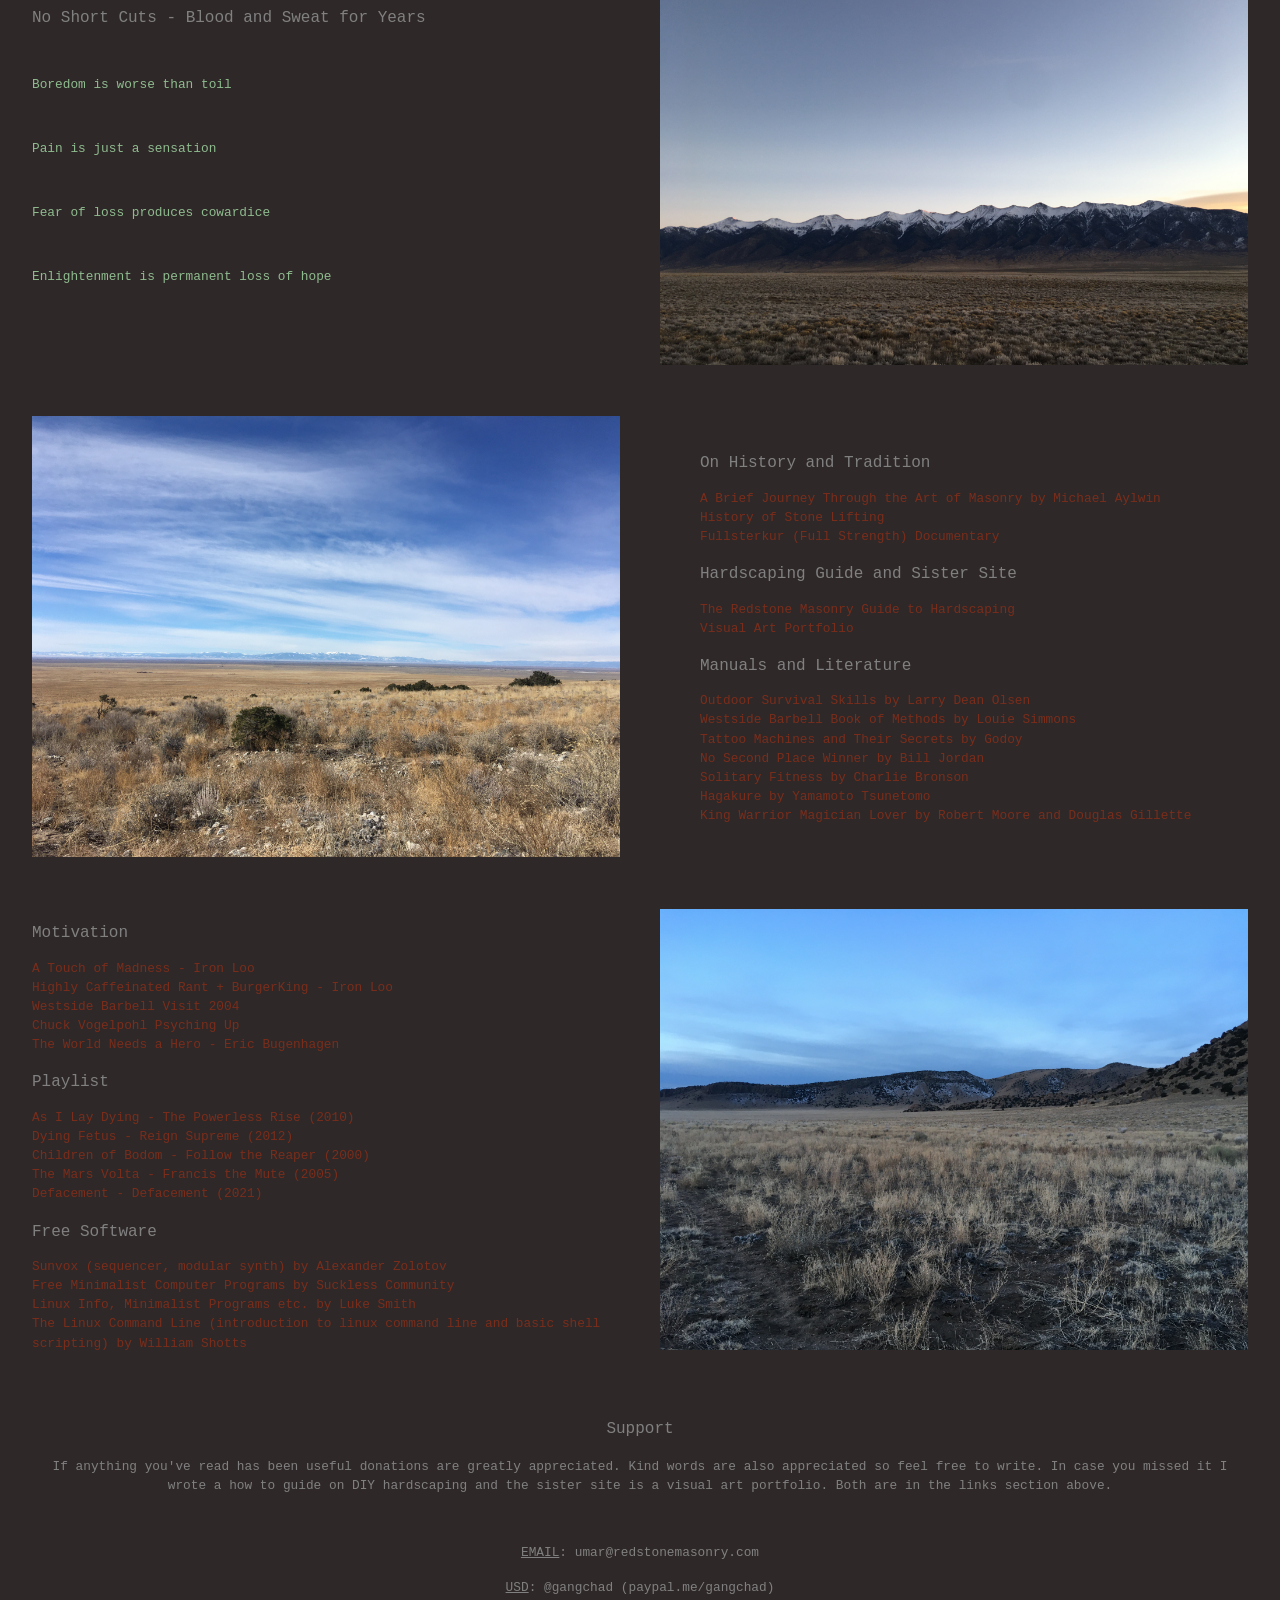
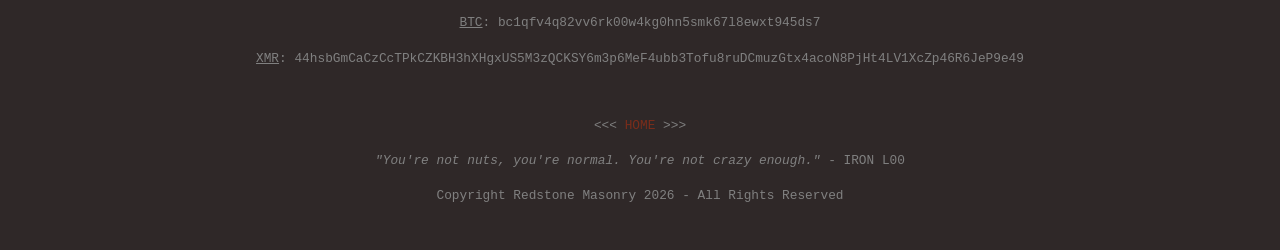
==== commit 294d16c5: "08/02" ====
--- a/index.html
+++ b/index.html
@@ -7,7 +7,7 @@
         <meta name="viewport" content="width=device-width, initial-scale=1.0">
         <meta name="description" content="Artisan hardscaping and masonry service">
         <title>Redstone Masonry</title>
-        <link rel="icon" href="images/icon.svg" type="image/svg+xml">
+        <link rel="icon" href="icon.svg" type="image/svg+xml">
         <link rel="stylesheet" href="style.css">
     </head>
 
@@ -67,8 +67,8 @@
             <p><em>Repairs</em> - Warped patios, collapsed retaining walls, loose or uneven steps, eroding veneer, old brickwork, etc. If the flagstone of a patio is less than two inches thick it will need to be replaced. Thicker flagstone won't move or crack. Stone from old patios makes good building material for garden beds.</p>
             <p><em>General Landscaping</em> - Stone gardens, driveways (gravel or recycled asphalt), concrete slabs, cinder block walls, trenches, drainage, weed control.</p>
             <h2>FAQ</h2>
-            <p><em>Benefits of Stonework?</em> - More usable space, prevent erosion and weeds, fire mitigation, re-direct water, snow melts faster, low maintenance, elegant, beautiful, built to last.</p>
-            <p><em>Why choose Redstone Masonry?</em> - All work comes with a lifetime guarantee. If any stones become dislodged they will be re-leveled free of charge. This is a rare occurrence but the guarantee is offered anyway for peace of mind. I’ve been honing my craft since 2020 to achieve optimal results. I take pride in my work and choose not to delegate labor because it keeps overhead low and results consistent.</p>
+            <p><em>Benefits of Stonework?</em> - More usable space, erosion and weed prevention, fire mitigation, re-direct water, snow melts faster, low maintenance, elegant, beautiful, built to last.</p>
+            <p><em>Why choose Redstone Masonry?</em> - All work comes with a lifetime guarantee. If any stones become dislodged they will be re-leveled free of charge. This is a rare occurrence but the guarantee is offered anyway for peace of mind.</p>
             <h2>Contact</h2>
             <p><em>Estimates are free</em> - Call, text or email for questions and scheduling. Estimates will not be given over the phone. A work proposal will be emailed after an evaluation of the site has been completed.</p>
             <h1>- umar@redstonemasonry.com - 720 403 6480 -</h1>
@@ -84,15 +84,15 @@
         <section class="split-section reverse">
             <div class="text">
                 <h2>Process</h2>
-                <p><em>This is a general discription of what to expect</em> from day one to completion. Patios are the most involved so that's what I've described here. Walls and steps follow the same basic procedure.</p>
+                <p><em>This is a general description of what to expect</em> from day one to completion. Patios are the most involved so that's what I've described here. Walls and steps follow the same basic procedure.</p>
                 <p>Excavation starts after surveying the site and marking the perimeter. All roots are removed from the area and six inches of dirt is displaced or taken to a recycling center.</p>
-                <p>The trench is filled with a gravel foundation that measures four inches deep. This provides a solid base for the patio, eliminates weed growth and allows water to seep through to prevent movement from freeze thaw cycles.</p>
-                <p>The foundation is leveled and compacted then flagstone is distributed evenly by size and cut so the space between each piece does not exceed one inch. Excess stone gets broken down and used as backfill or discarded at a recycling center.</p>
+                <p>The trench is filled with a gravel foundation that measures four inches deep. This provides a solid base for the patio, prevents weed growth and allows water to seep through which prevents shifting through freeze thaw cycles.</p>
+                <p>The foundation is leveled and compacted then flagstone is distributed evenly by size and cut so the space between each slab does not exceed one inch. Excess stone gets broken down and used as backfill or discarded at a recycling center.</p>
                 <p>Next the flagstone is leveled from the highest point, usually by the side of the house. A very slight (unnoticeable) drop in level is used to direct water. Dry stack retaining walls are set with a gentle tilt backwards to compensate for the weight of the backfill.</p>
-                <p>Gaps on patios are packed with crusher fines (breeze) which hardens over time but won’t crack like mortar. Last the patio gets sprayed down to settle the crusher fines and accelerate the hardening process.</p>
+                <p>Gaps are packed with crusher fines (breeze) which harden over time but won’t crack like mortar.</p>
             <h2>Large Projects</h2>
-            <p>I hire sub contractors if the scope of work calls for it. Most projects can be finished single handedly within 4-6 weeks so I usually work alone. One example of a two person job is pouring concrete, one person needs to be mixing while the other pours and shapes the form.</p> 
-            <p>Stonework is generally linear. One brick, one slab laid after the last. I built an 80 foot long by 4 foot tall retaining wall in sixteen days (4 days a week) by myself. It took five palates of stone (20,000 pounds total) plus the weight of several hundred five gallon buckets filled to the brim with gravel and sand.</p>
+            <p>I hire sub contractors if the scope of work calls for it although most projects can be finished single handedly within 4-6 weeks. One example of a two person job is pouring concrete, one person needs to be mixing while the other pours and shapes the form.</p> 
+            <p>Stonework is generally linear. One brick, one slab after the last. I built an 80 foot long by 4 foot tall retaining wall in sixteen days (4 days a week) by myself. It took five palates of stone (20,000 pounds total) plus the weight of several hundred five gallon buckets filled to the brim with gravel and sand.</p>
         </div>
         <div class="image">
             <a href="images/img_02.jpg">
@@ -103,14 +103,21 @@
     <br>
     <section class="split-section">
         <div class="text">
-            <h2>Beginning</h2>
+            <h2>Details</h2>
+            <p>If you'd like to learn more or you're interested in starting your own DIY project or Hardscaping business, I've written a how to manual that's available online free of charge.</p>
+            <li><a href="rsm_man.html"
+                    target="_blank"
+                    rel="noopener noreferrer">
+                    The Redstone Masonry Guide to Hardscaping
+                </a></li>
+            <h2>About - Beginning</h2>
             <p><em>Redstone Masonry is not a traditional business.</em> I became self employed in 2021 after learning on the job for a year. My employer sent me a dozen leads and one person gave me a chance. I have him to thank for all of my subsequent clients. To this day every job I've done was from word of mouth.</p>
             <p>I don't plan on scaling because the style and quality of the product would change. I take pride in my craft, my work is unique and I intend to keep it that way. I have no interest in doing administrative work. I enjoy baking in the sun and lifting heavy stones.</p>
             <h2>Meaning and Purpose</h2>
             <p>Lots of people comment on the physical toll of this trade but I haven't given it a second thought for years.</p> 
             <p>At first it was very difficult. I wasn't used to being in the sun all day, I had allergies, I struggled to breathe through the respirator in 95 degree heat. During peak summer I drank a gallon of water every day and still went home with a headache. In the winter I was cold and wet all day.</p> 
             <p>I became acclimated to the lifestyle and even started to enjoy it. Eventually my enjoyment became gratitude.</p> 
-            <p>I appreciate the cliche that enlightenment is found through self destruction. I don't believe in optimization. I have no use for protien powder, calorie counting, exogenous testosterone, diet fads, training programs, gym memberships or popcorn muscle.</p> 
+            <p>I appreciate the cliche that enlightenment is found through self destruction. I don't believe in optimization. I have no use for protein powder, calorie counting, exogenous testosterone, diet fads, training programs, gym memberships or popcorn muscle.</p> 
         </div>
         <div class="image">
             <a href="images/img_03.jpg">
@@ -122,8 +129,8 @@
     <section class="split-section reverse">
         <div class="text">
             <h2>Struggle</h2>
-            <p>I was underweight for my height when I started. I steadily gained weight over four years then lost a significant amount because of an illness that took over a year to diagnose and recover from.</p> 
-            <p>Unfortunately a lot of medical "professionals" are incompetent, complacent, overworked, undereducated or all of the above. All three doctors I spoke to failed to diagnose a fairly common ailment. The second one, a so-called specialist, wanted to perform invasive tests which likely would've worsened my condition. Western medicine is good for resetting broken bones...</p> 
+            <p>I was underweight for my height when I started. I steadily gained weight over four years then lost a significant amount because of an illness that took over a year to recover from.</p> 
+            <p>Unfortunately a lot of medical "professionals" are incompetent, complacent, overworked, undereducated or all of the above. All three doctors I spoke to failed to diagnose a fairly common ailment. The second one, a so-called specialist, wanted to perform invasive tests which likely would've worsened my condition. Western medicine is good for resetting broken bones.</p> 
             <p>I still worked the entire time which was unpleasant to say the least. After experiencing months of debilitating physical pain and existential dread from living with an unknown illness of unknown cause I gained new perspective on life.</p> 
             <p>Shortly before discovering the herbal medicines that would cure me I pulled an all time best deadlift of 375 pounds which was done in the dirt from a two inch deficit in the middle of February.</p> 
         </div>
@@ -137,10 +144,10 @@
     <section class="split-section">
         <div class="text">
             <h2>Mindset</h2>
+            <p>I didn't move the weight because my health metrics were optimal. On the contrary I was likely nutrient deficent because my body refused to digest most foods. All I ate for months was corn tortillas and dried beef that I prepared myself.</p> 
+            <p>Rage allowed me to pull over 2.5 times my body weight during one of the most chaotic and uncertain periods of my life.</p> 
             <p>So called "optimization" is nonsense invented and promoted by ad agencies and fitness grifters to sell toxic sludge and overpriced whore-core "clothing" to social media junkies.</p> 
-            <p>People are not meant to drink soylent and exercise in a flourecent lit warehouse. Human beings have survived countless droughts and famines. We are built for struggle.</p> 
-            <p>What allowed me to move the weight was not optimal health metrics. On the contrary I was likely nutrient deficent because my body refused to digest most foods. All I ate for months was corn tortillas and dried beef that I prepared myself. All other foods made me sick.</p> 
-            <p>Pure rage and determination allowed me to pull over 2.5 times my body weight during one of the most chaotic and uncertain periods of my life.</p> 
+            <p>People are not meant to drink soylent and exercise in a fluorescent lit warehouse. Human beings have survived countless droughts and famines. We are built for struggle.</p> 
             <p>If you doubt yourself for a second you won't move the weight. This mentality can be applied to all areas of life.</p>
         </div>
         <div class="image">
@@ -168,13 +175,13 @@
     <section class="split-section">
         <div class="text">
             <h2>Values</h2>
-            <p>truth, strength, honor, courage, patience, endurance, resilience, dedication, vitality, independence, knowledge, wisdom, presence</p>
+            <p>strength, honor, courage, patience, endurance, resilience, dedication, vitality, independence, knowledge, wisdom, presence</p>
             <h2>Anti-values</h2>
-            <p>lies, entitlement, hedonism, cowardice, hubris, ignorance, weakness, illusion, conceit</p>
+            <p>entitlement, hedonism, cowardice, hubris, ignorance, weakness, illusion, conceit</p>
             <h2>What's Next</h2> 
-            <p>I plan to lift stones until I physically can’t at which time I’ll train an apprentice or Redstone Masonry will die with me.</p>
+            <p>I plan to build with stone until I physically can’t at which time I’ll train an apprentice or Redstone Masonry will die with me.</p>
             <h2>Acknowledgement of Patrons</h2> 
-            <p>My deepest gratitude for your trust. Thank you for welcoming me into your homes, feeding me, allowing me to transform your property and paying for the service. Those who acknowlege the value of human dignity over status and material wealth embody true self confidence.</p>
+            <p>My deepest gratitude for your trust. Thank you for welcoming me into your homes, feeding me, allowing me to transform your property and paying for the service.</p>
         </div>
         <div class="image">
             <a href="images/img_07.jpg">
@@ -235,16 +242,15 @@
             Fullsterkur (Full Strength) Documentary
             </a></li>
             <h2>Hardscaping Guide and Sister Site</h2>
-            <li><a href="../diy/rsm_man.html"
+            <li><a href="rsm_man.html"
                     target="_blank"
                     rel="noopener noreferrer">
                     The Redstone Masonry Guide to Hardscaping
             </a></li>
-            
             <li><a href="https://gangchad.org"
                     target="_blank"
                     rel="noopener noreferrer">
-                    GANGCHAD.ORG - Artist Portfolio
+                    Visual Art Portfolio
             </a></li>
             <h2>Manuals and Literature</h2>
             <li><a href="https://archive.org/details/outdoor-survival-skills-7th-ed-by-larry-dean-olsen-2021/page/139/mode/2up"
@@ -302,7 +308,7 @@
             <li><a href="https://www.youtube.com/watch?v=bCzc2Et2IVM"
                     target="_blank"
                     rel="noopener noreferrer">
-            Highly Caffinated Rant + BurgerKing - Iron Loo
+            Highly Caffeinated Rant + BurgerKing - Iron Loo
             </a></li>
             <li><a href="https://www.youtube.com/watch?v=7j8Q-R-QfN8\w"
                     target="_blank"
@@ -380,7 +386,7 @@
     </section>
             <br>
             <h1>Support</h1>
-            <h3>If anything you've read has been useful donations are greatly appreciated. Kind words are also appreciated so feel free to write. Incase you missed it I wrote a how to guide on DIY hardscaping and I have a second website to showcase some of my artwork, both are in the links section above.</h3>
+            <h3>If anything you've read has been useful donations are greatly appreciated. Kind words are also appreciated so feel free to write. In case you missed it I wrote a how to guide on DIY hardscaping and the sister site is a visual art portfolio. Both are in the links section above.</h3>
             <br>
             <h3><u>EMAIL</u>: umar@redstonemasonry.com</h3>
             <h3><u>USD</u>: @gangchad (paypal.me/gangchad)</h3>
--- a/style.css
+++ b/style.css
@@ -33,7 +33,10 @@
 }
 
 /* navigation layout */
- 
+ul {
+    list-style: none;
+}
+
  nav ul {
     list-style: none;
     padding: 0;
@@ -86,6 +89,7 @@
 }
 
 .split-section {
+    list-style: none;
     display: flex;
     gap: 40px;
     align-items: center;
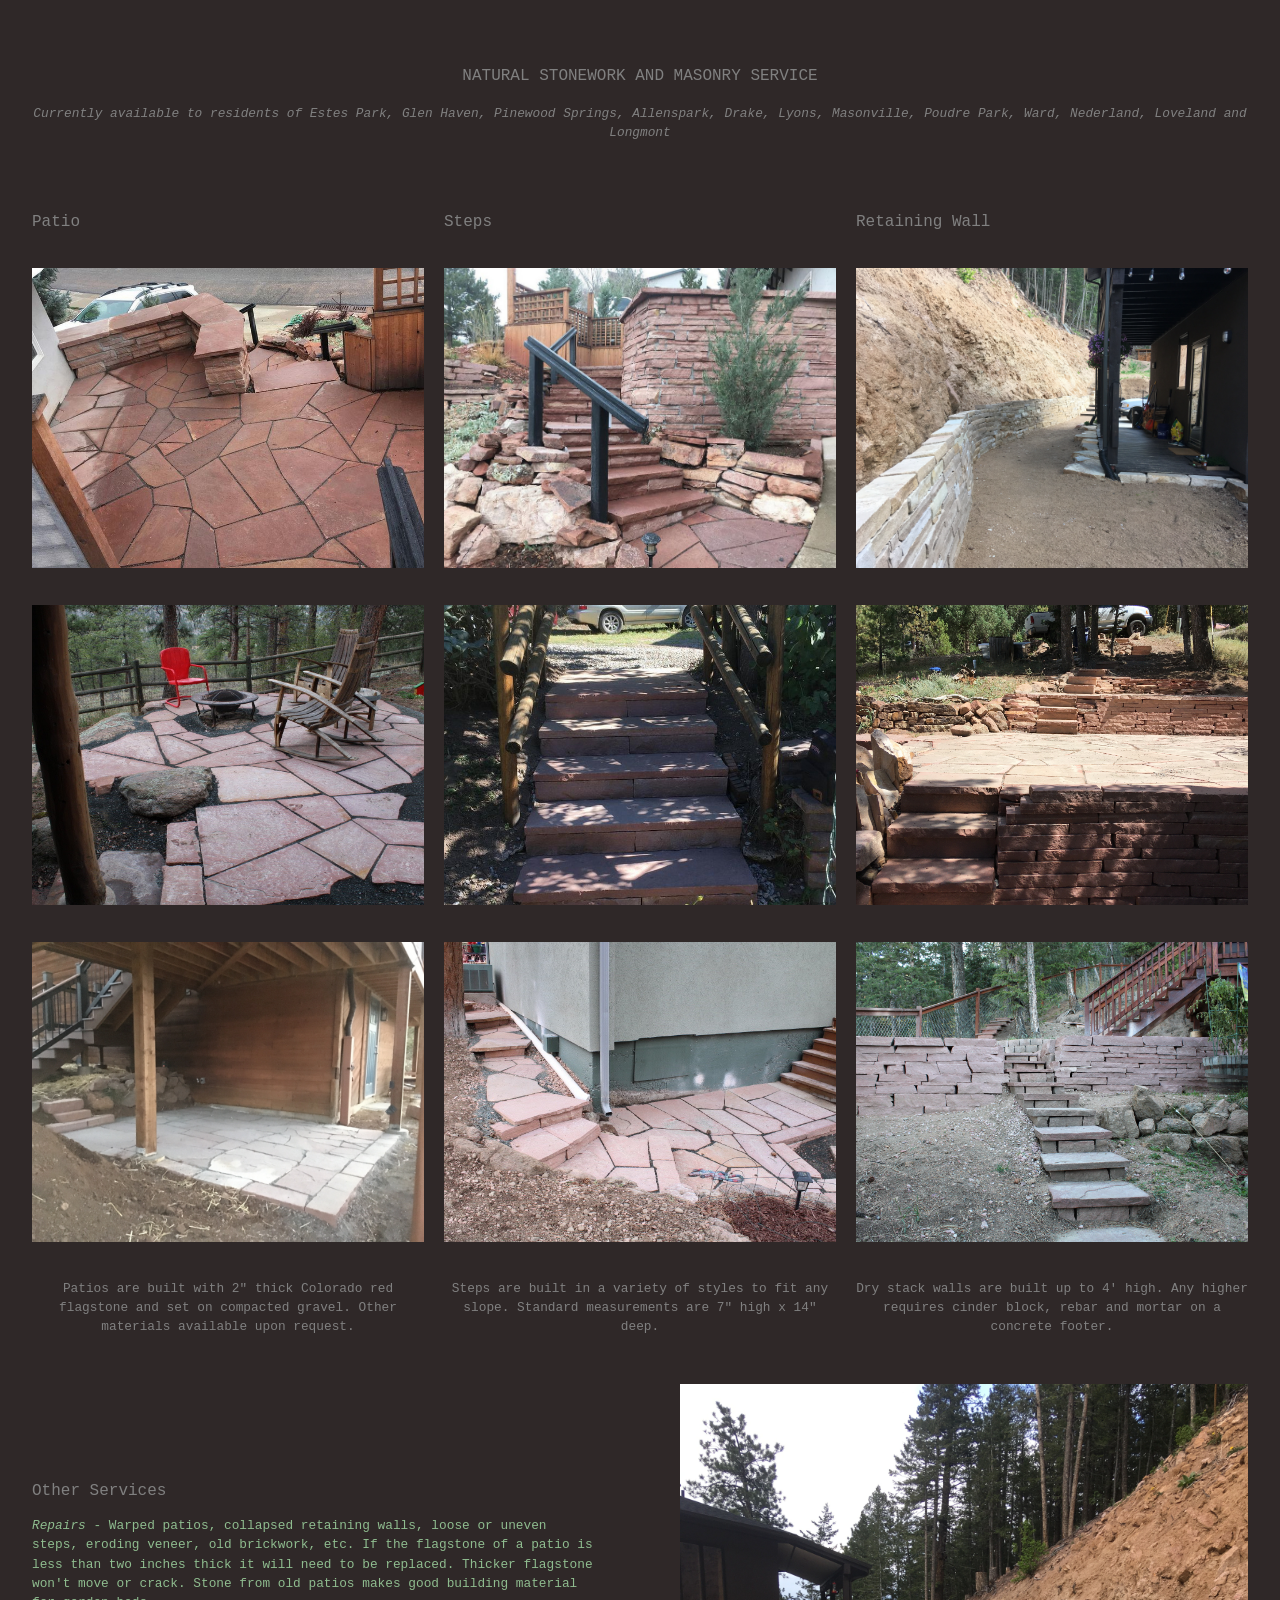
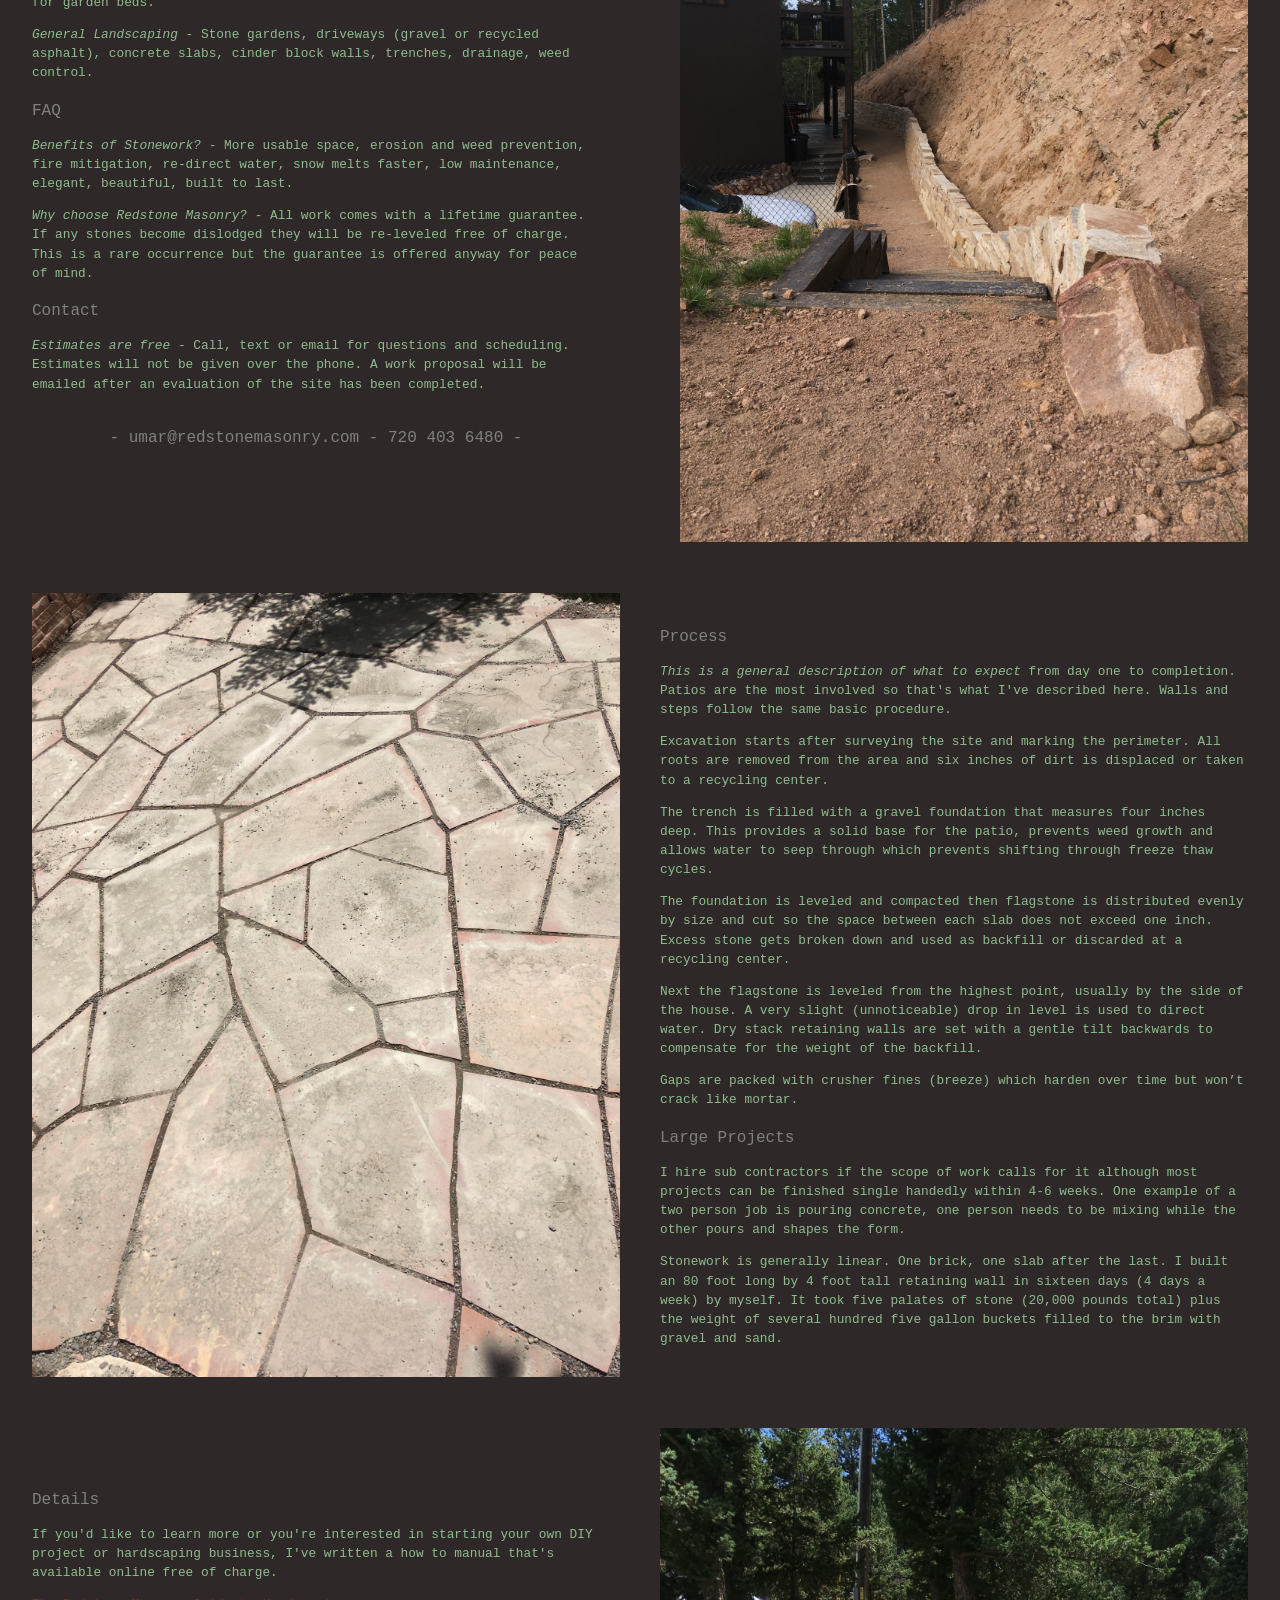
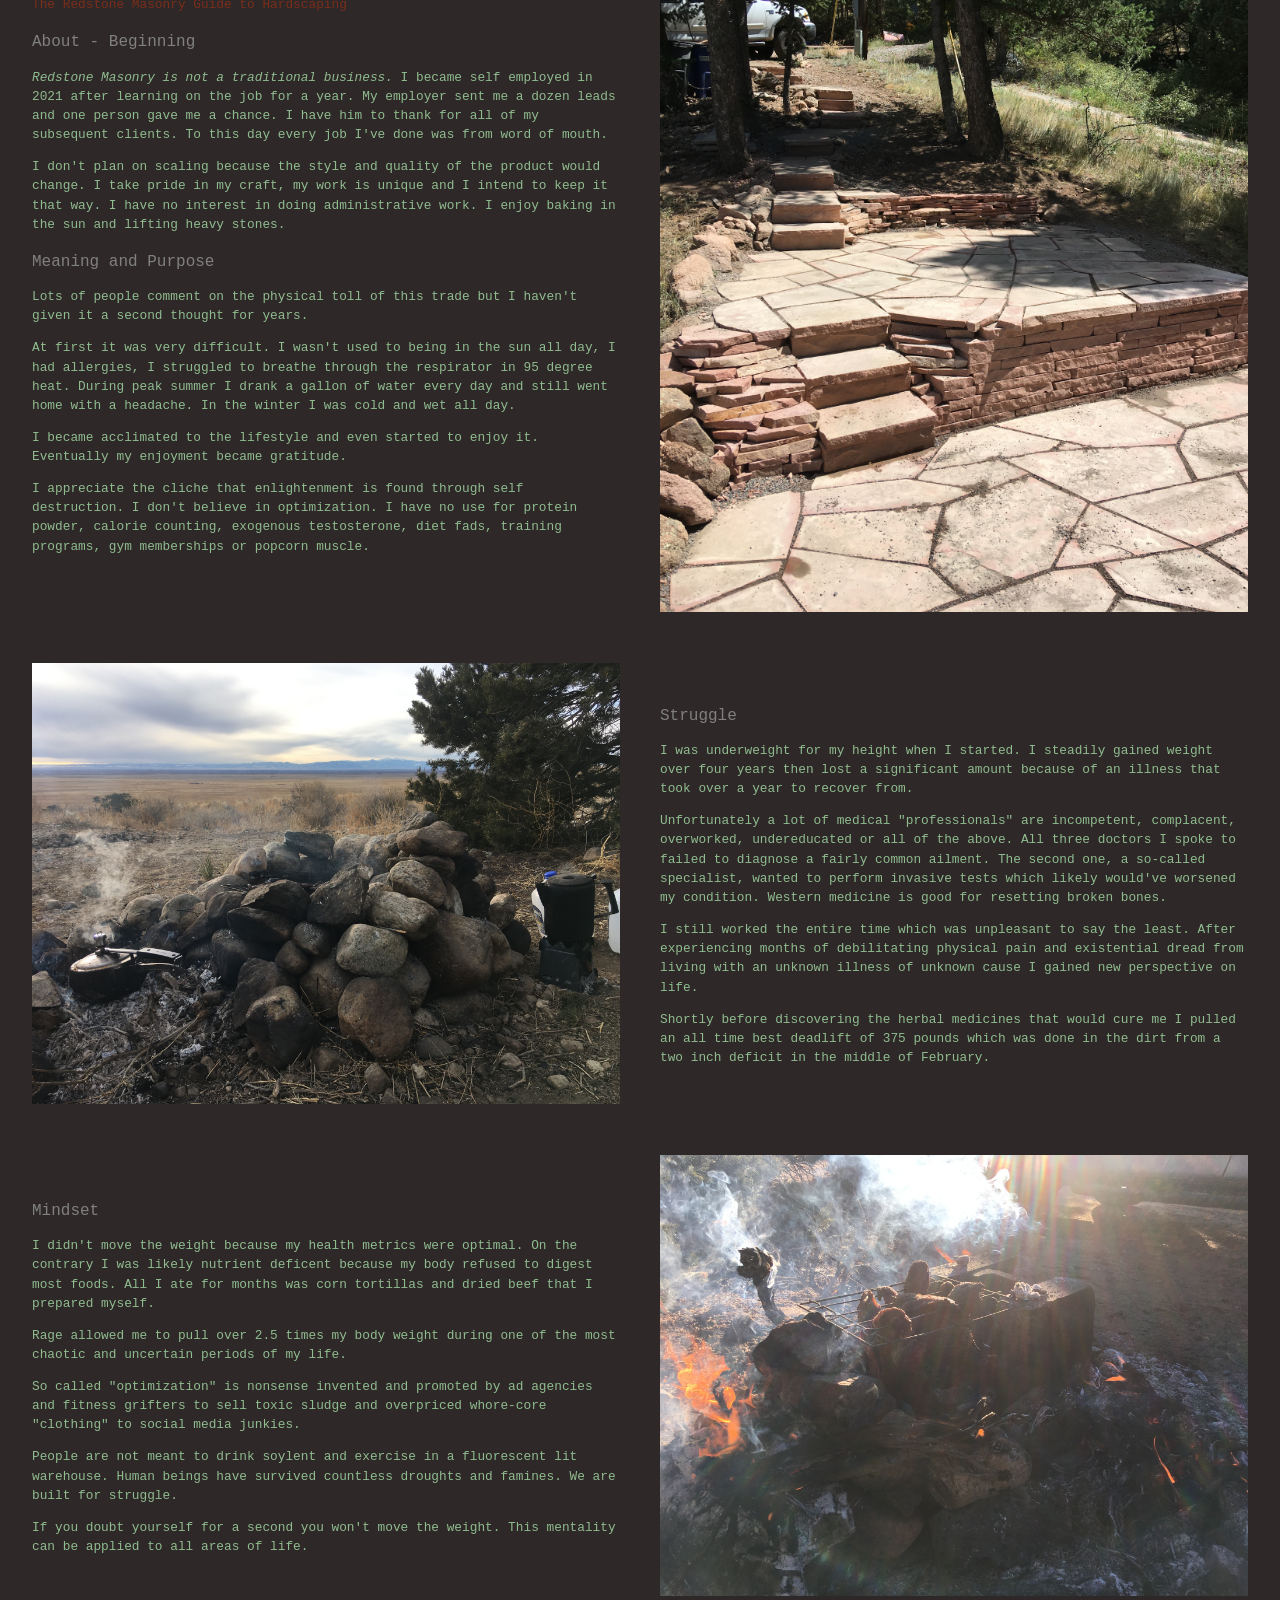
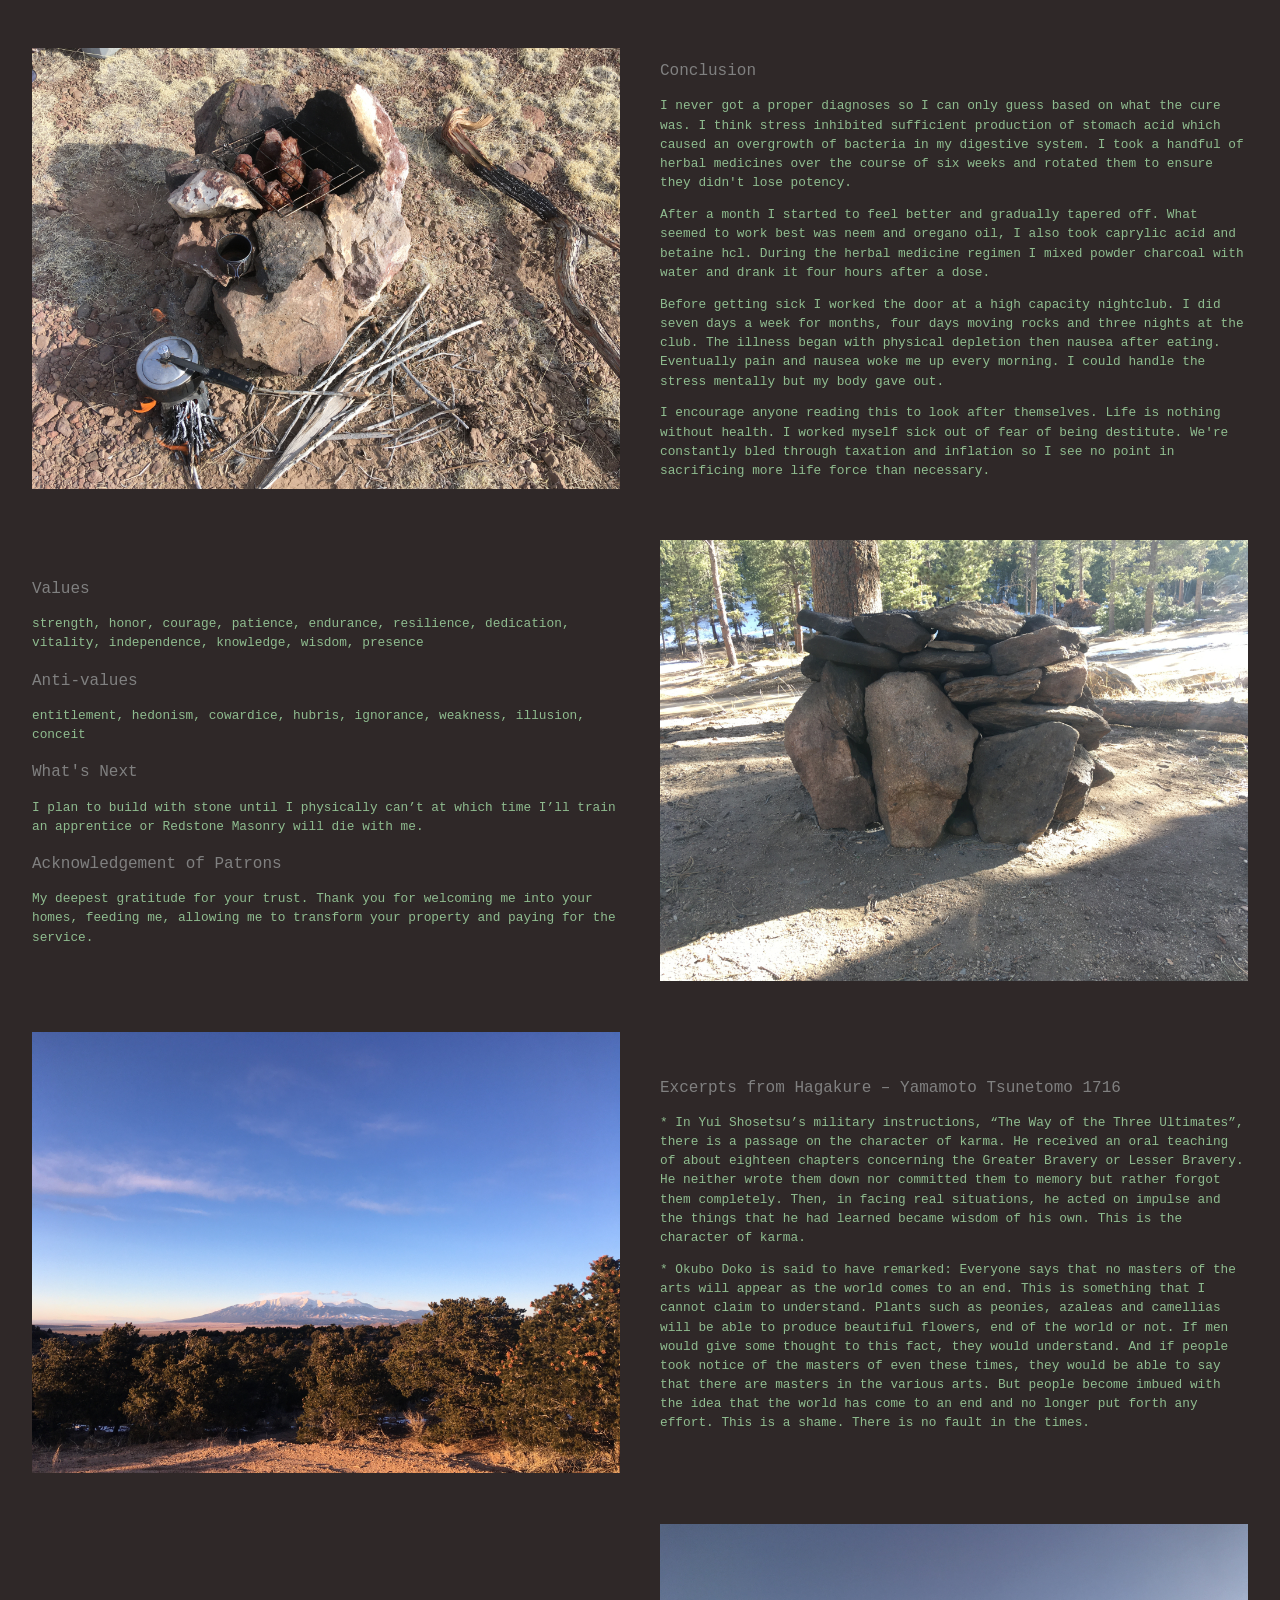
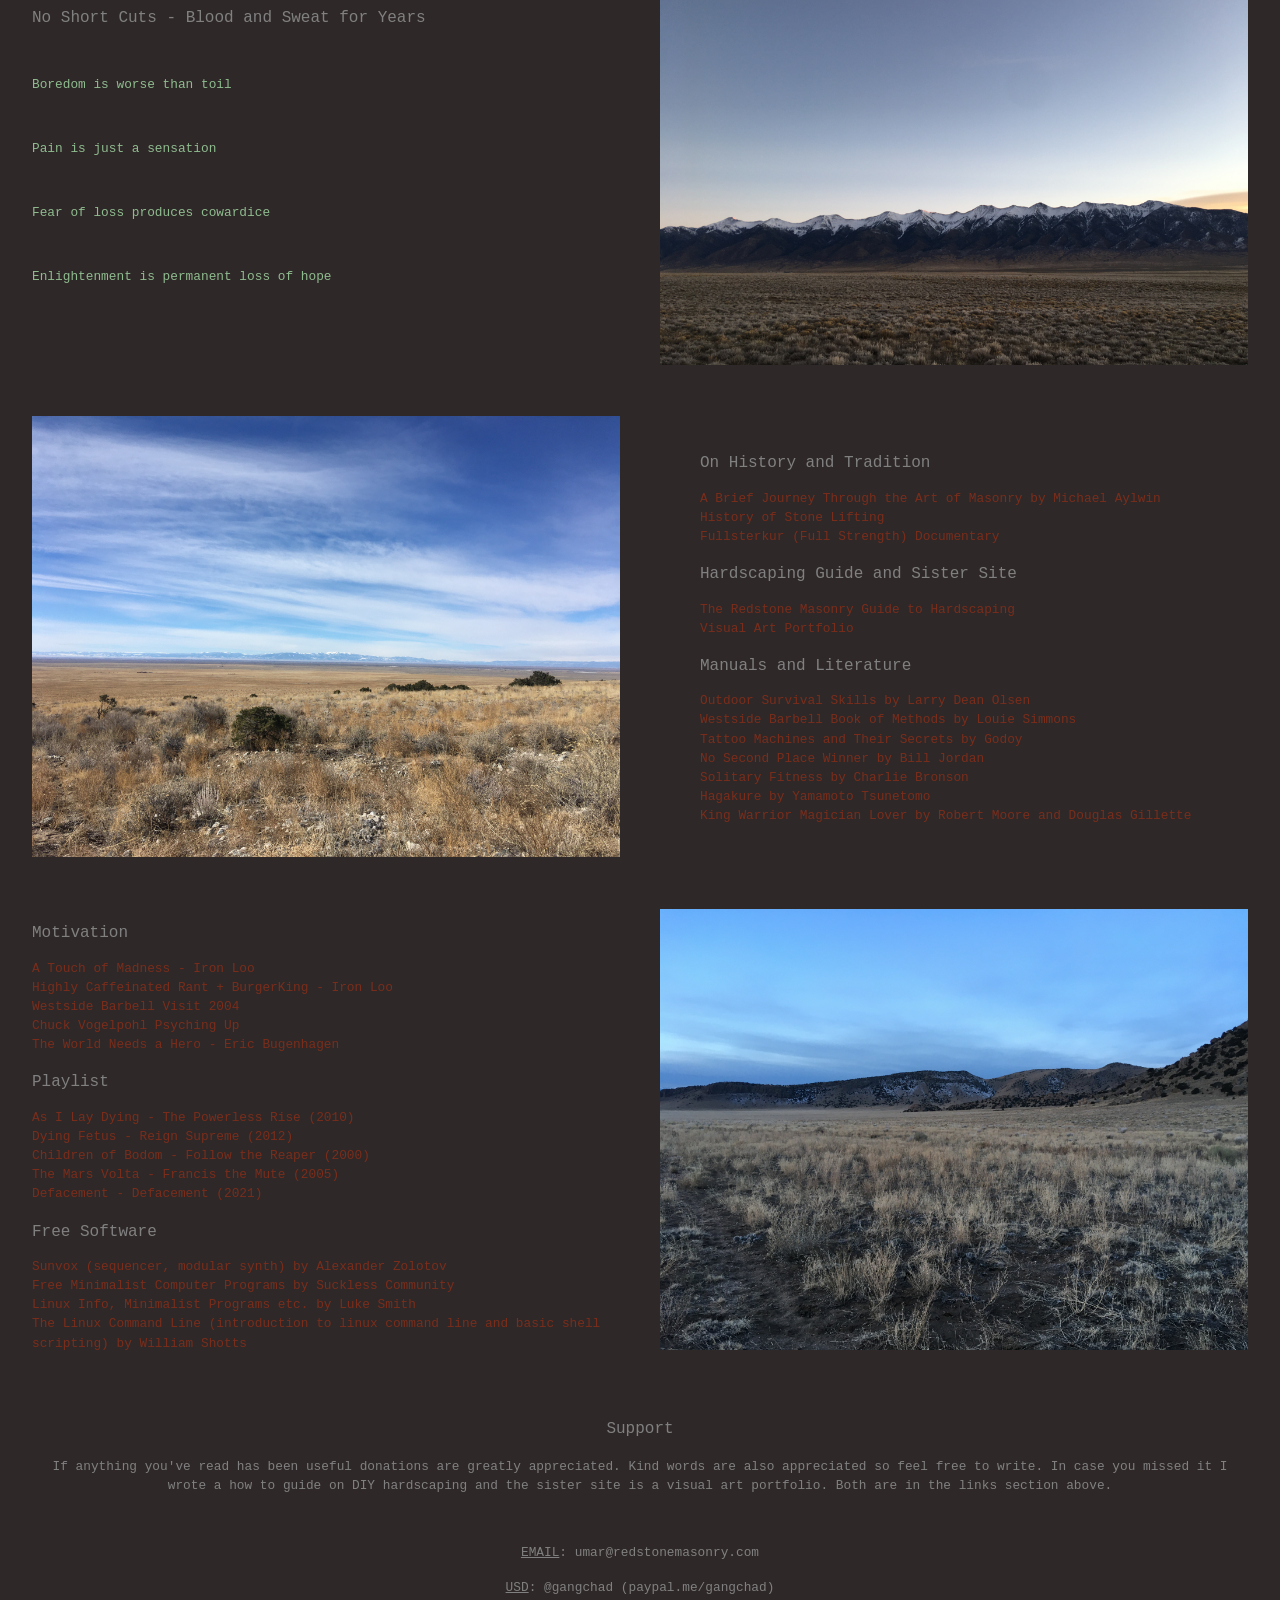
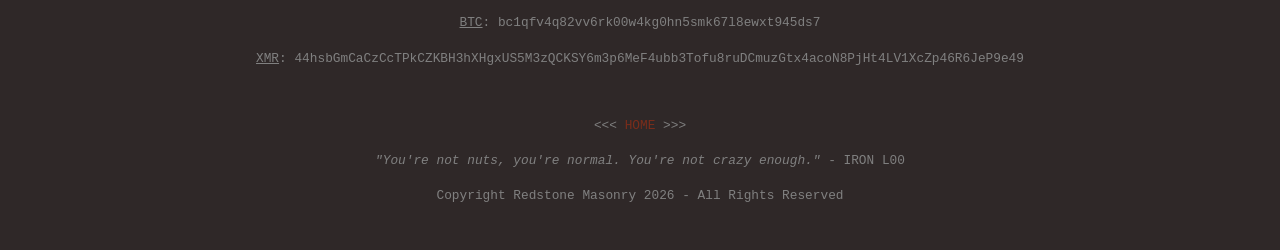
==== commit 0deb0c82: "08/04" ====
--- a/index.html
+++ b/index.html
@@ -104,7 +104,7 @@
     <section class="split-section">
         <div class="text">
             <h2>Details</h2>
-            <p>If you'd like to learn more or you're interested in starting your own DIY project or Hardscaping business, I've written a how to manual that's available online free of charge.</p>
+            <p>If you'd like to learn more or you're interested in starting your own DIY project or hardscaping business, I've written a how to manual that's available online free of charge.</p>
             <li><a href="rsm_man.html"
                     target="_blank"
                     rel="noopener noreferrer">
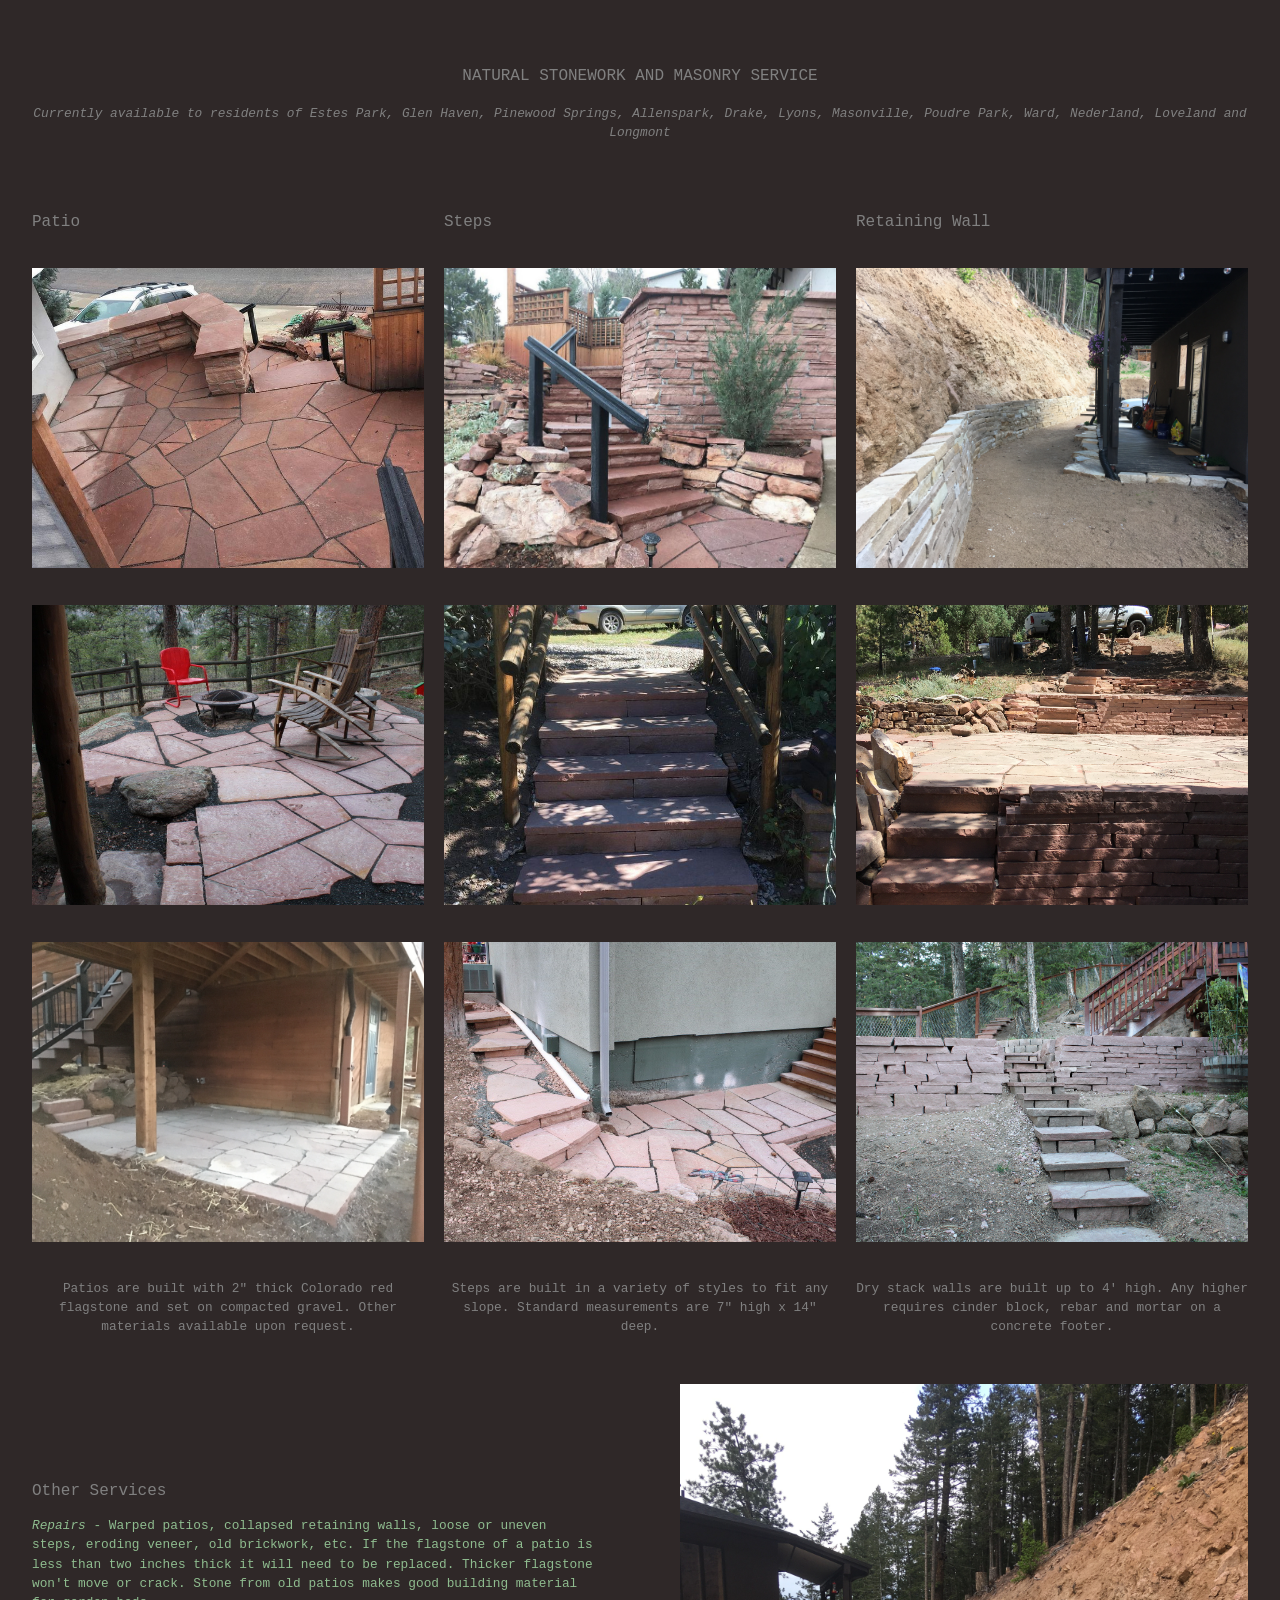
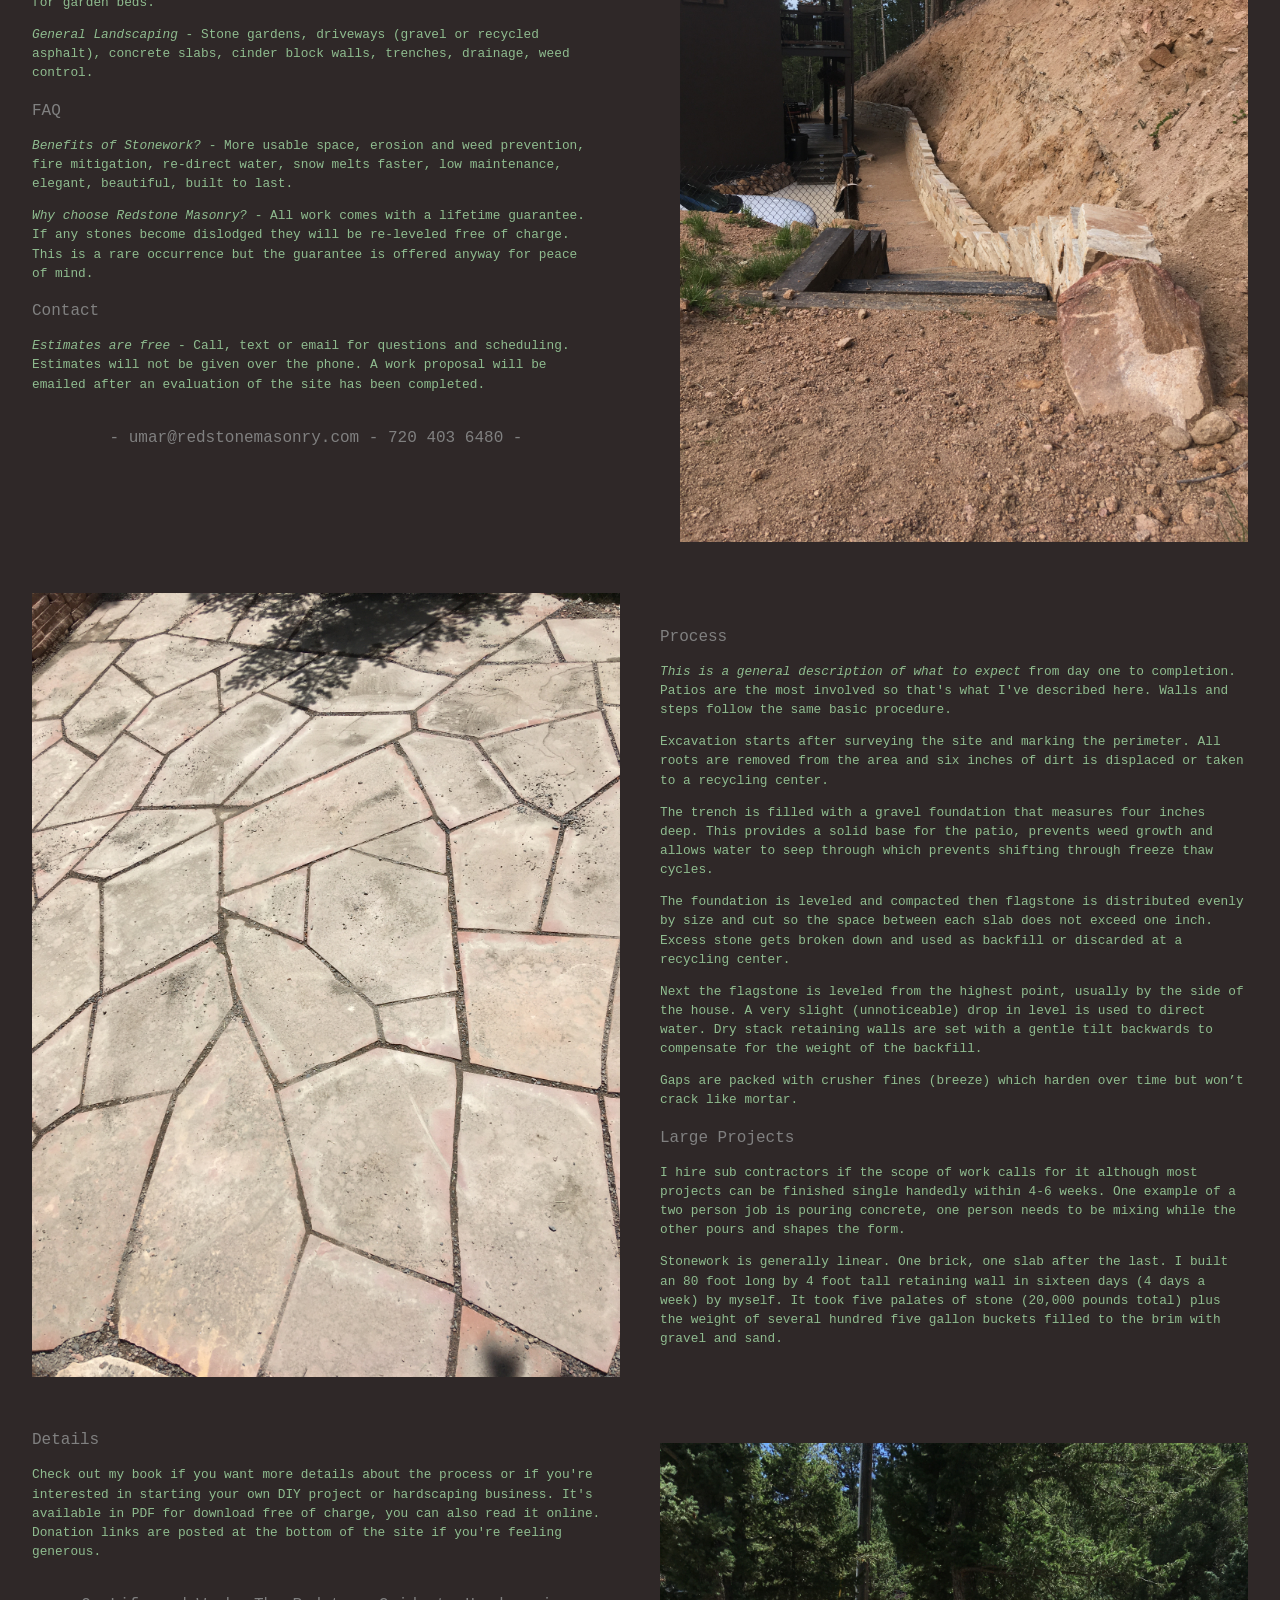
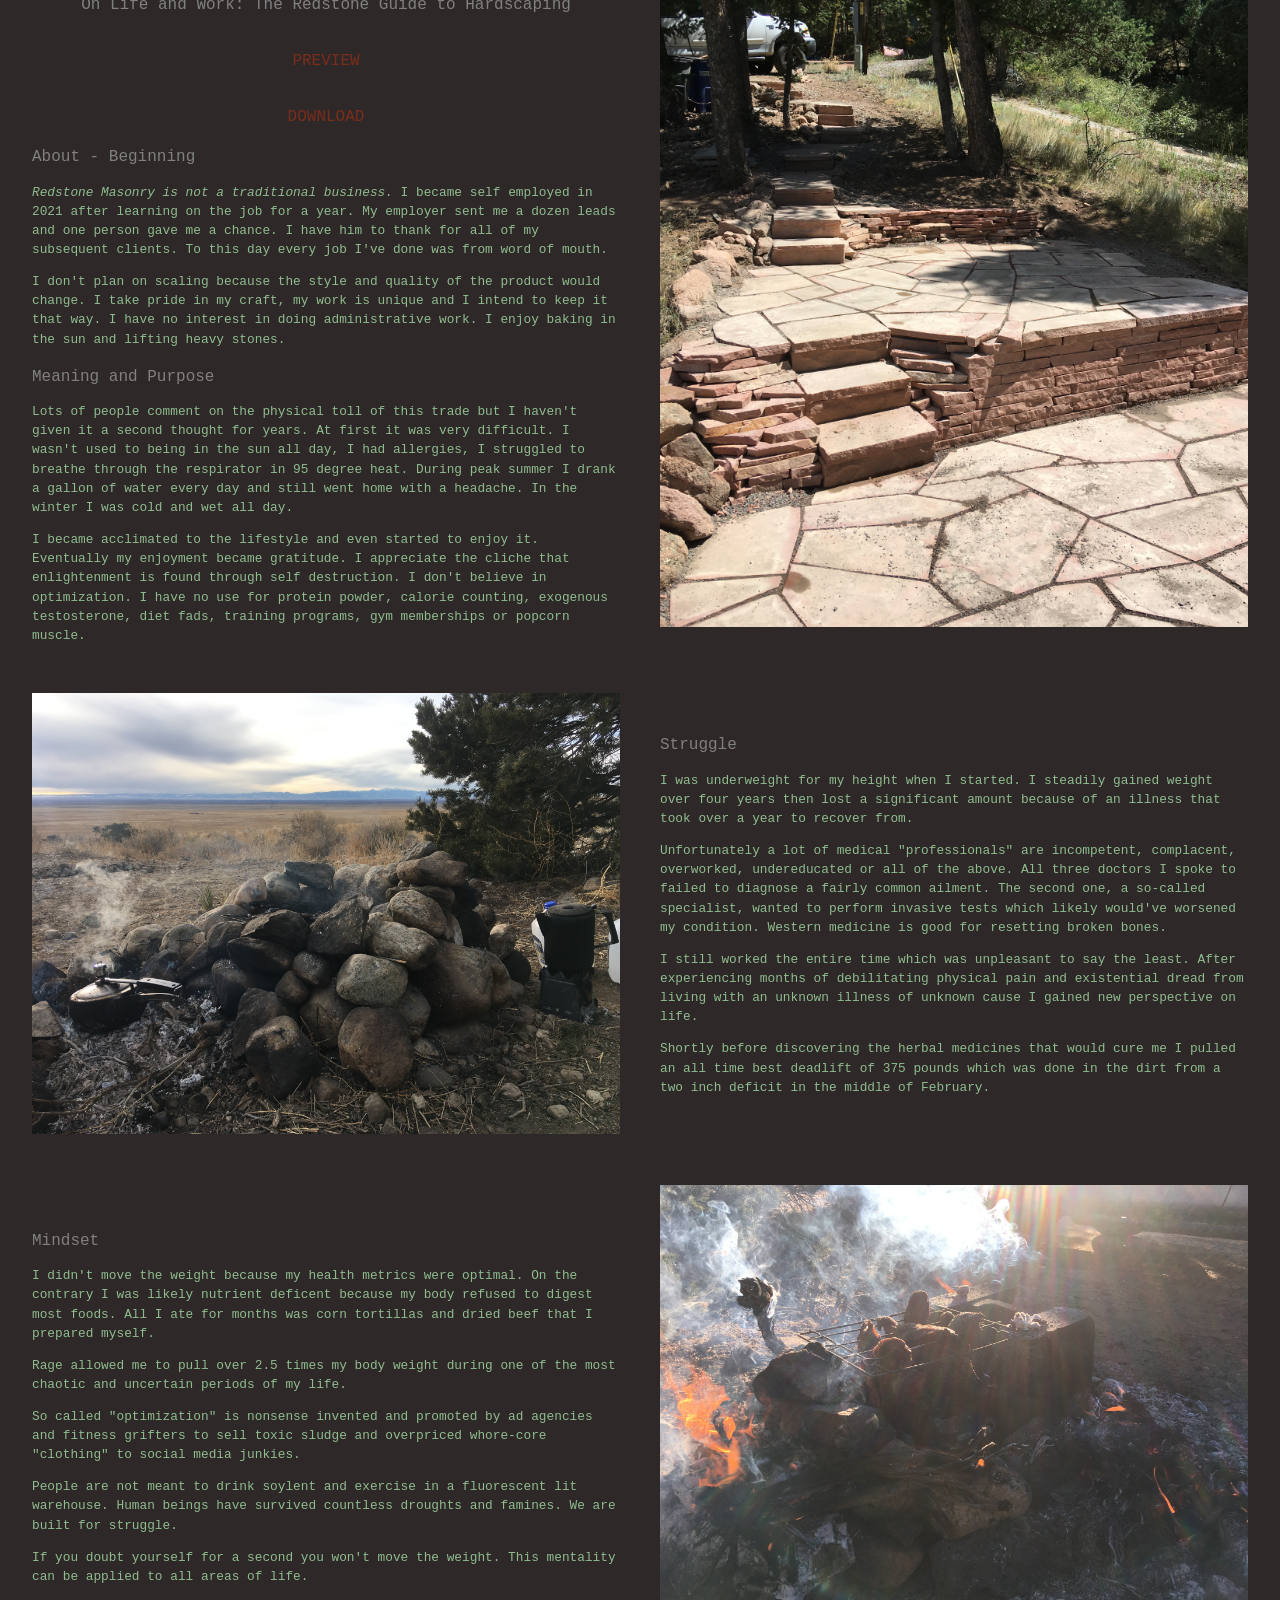
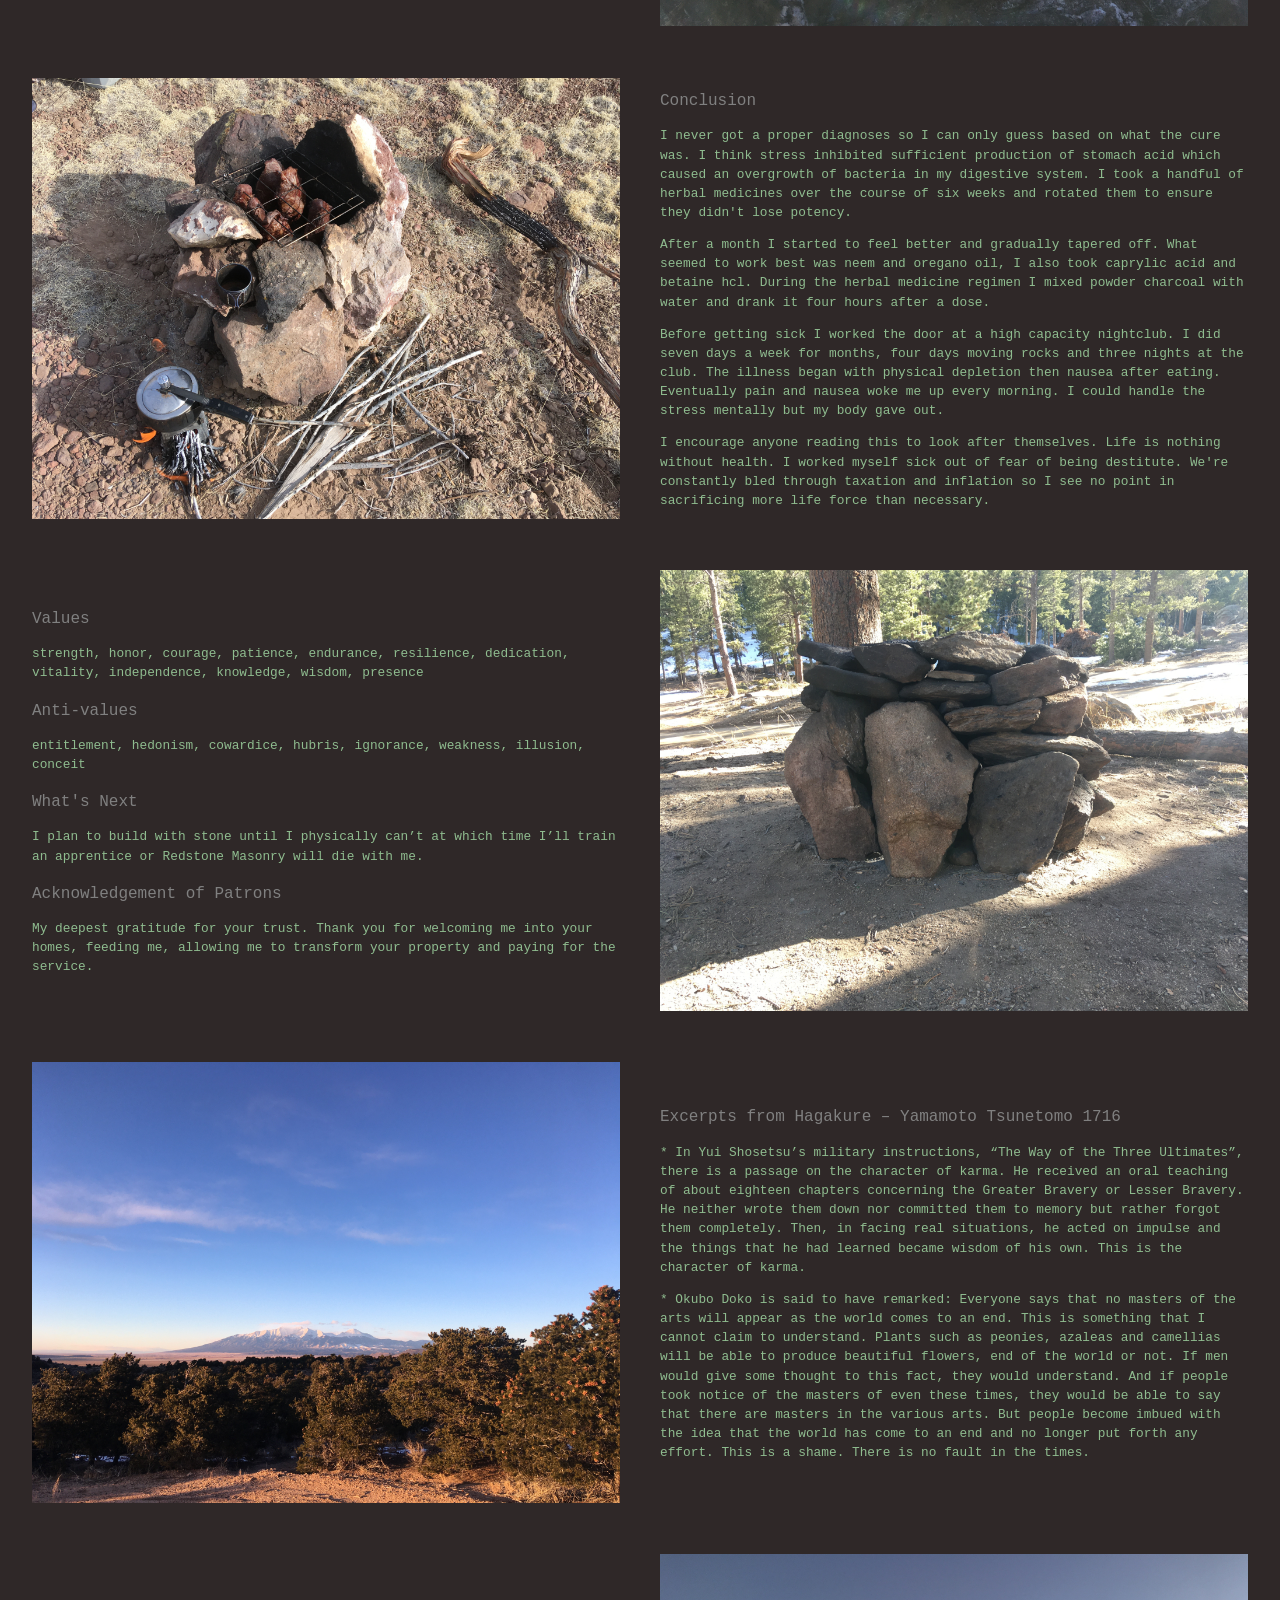
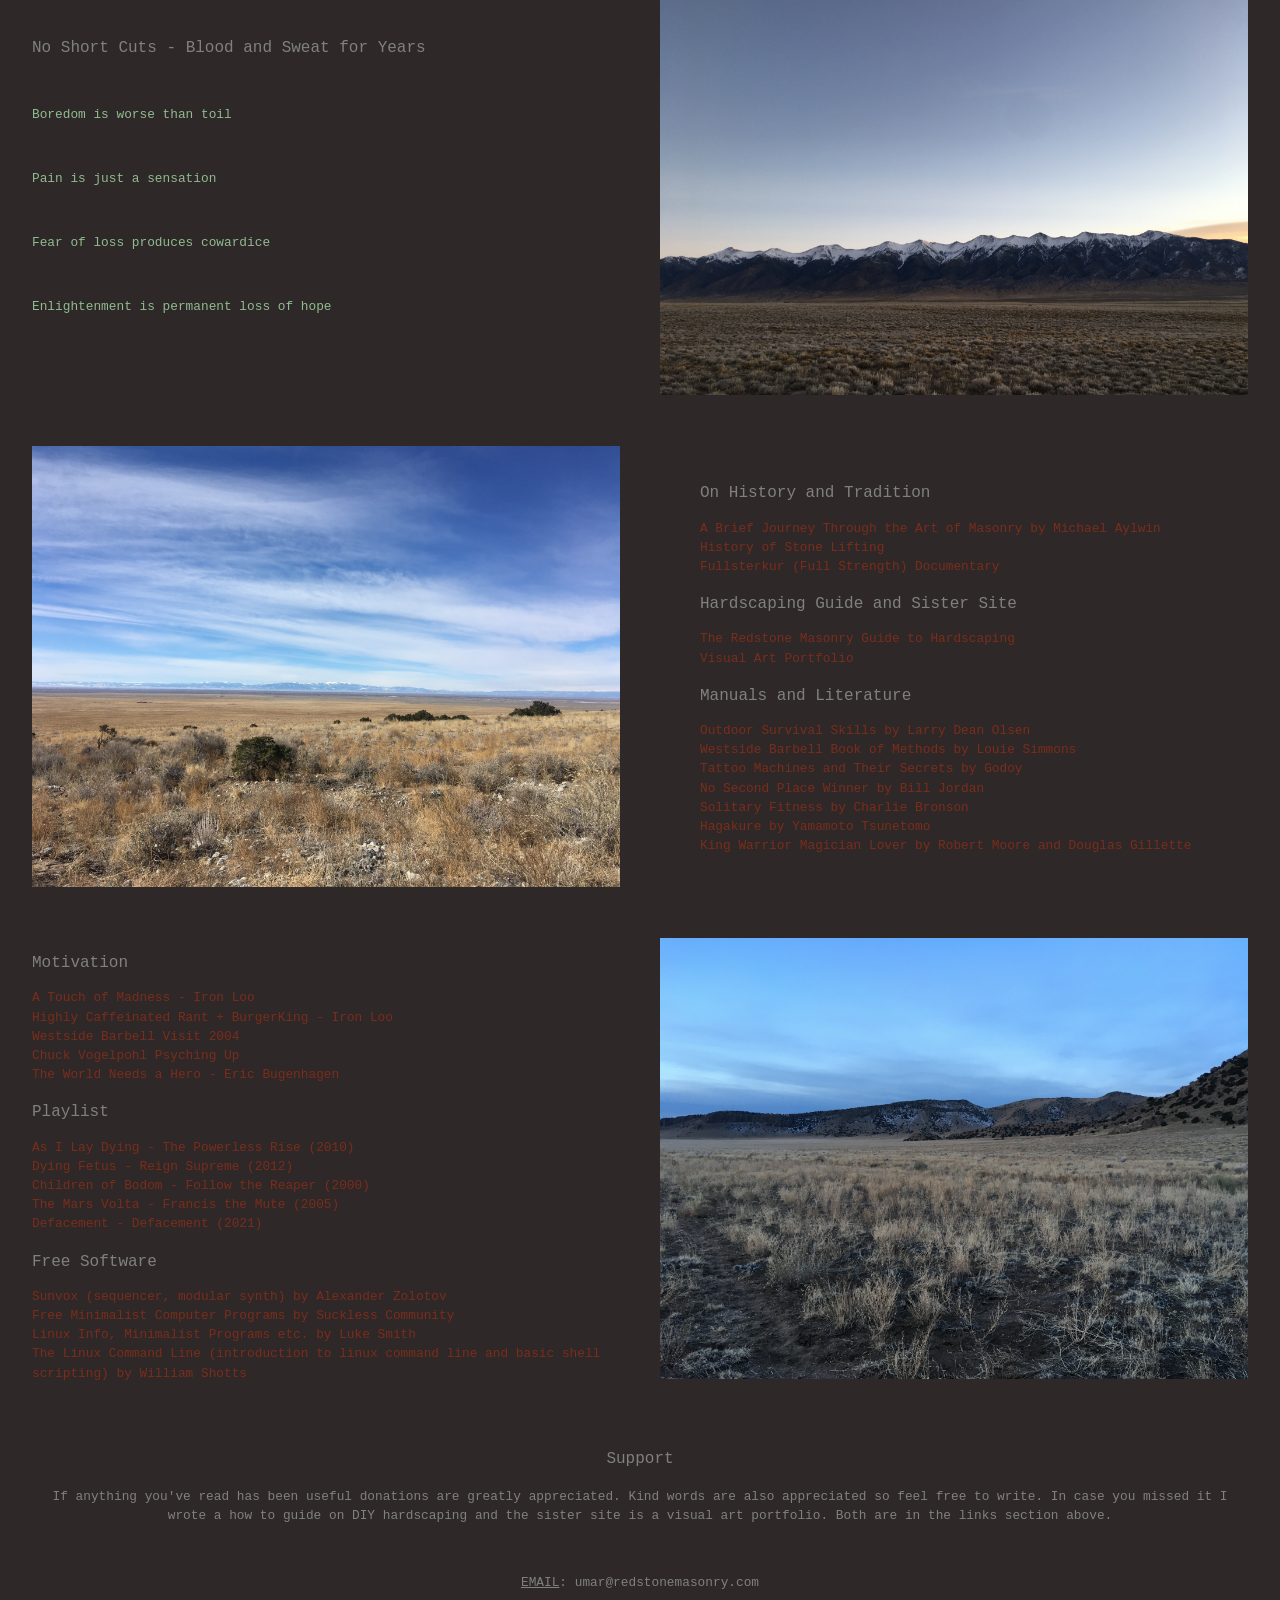
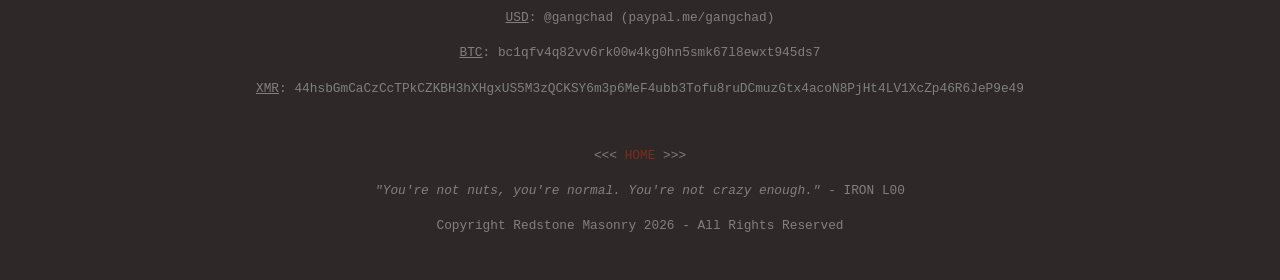
==== commit 014dafd5: "08/31" ====
--- a/index.html
+++ b/index.html
@@ -104,20 +104,16 @@
     <section class="split-section">
         <div class="text">
             <h2>Details</h2>
-            <p>If you'd like to learn more or you're interested in starting your own DIY project or hardscaping business, I've written a how to manual that's available online free of charge.</p>
-            <li><a href="rsm_man.html"
-                    target="_blank"
-                    rel="noopener noreferrer">
-                    The Redstone Masonry Guide to Hardscaping
-                </a></li>
+            <p>Check out my book if you want more details about the process or if you're interested in starting your own DIY project or hardscaping business. It's available in PDF for download free of charge, you can also read it online. Donation links are posted at the bottom of the site if you're feeling generous.</p>
+            <h1>On Life and Work: The Redstone Guide to Hardscaping</h1>
+            <h1><a href="RSM_On_Hardscaping.pdf" target="_blank">PREVIEW</a></h1>
+            <h1><a href="RSM_On_Hardscaping.pdf" download>DOWNLOAD</a></h1>
             <h2>About - Beginning</h2>
             <p><em>Redstone Masonry is not a traditional business.</em> I became self employed in 2021 after learning on the job for a year. My employer sent me a dozen leads and one person gave me a chance. I have him to thank for all of my subsequent clients. To this day every job I've done was from word of mouth.</p>
             <p>I don't plan on scaling because the style and quality of the product would change. I take pride in my craft, my work is unique and I intend to keep it that way. I have no interest in doing administrative work. I enjoy baking in the sun and lifting heavy stones.</p>
             <h2>Meaning and Purpose</h2>
-            <p>Lots of people comment on the physical toll of this trade but I haven't given it a second thought for years.</p> 
-            <p>At first it was very difficult. I wasn't used to being in the sun all day, I had allergies, I struggled to breathe through the respirator in 95 degree heat. During peak summer I drank a gallon of water every day and still went home with a headache. In the winter I was cold and wet all day.</p> 
-            <p>I became acclimated to the lifestyle and even started to enjoy it. Eventually my enjoyment became gratitude.</p> 
-            <p>I appreciate the cliche that enlightenment is found through self destruction. I don't believe in optimization. I have no use for protein powder, calorie counting, exogenous testosterone, diet fads, training programs, gym memberships or popcorn muscle.</p> 
+            <p>Lots of people comment on the physical toll of this trade but I haven't given it a second thought for years. At first it was very difficult. I wasn't used to being in the sun all day, I had allergies, I struggled to breathe through the respirator in 95 degree heat. During peak summer I drank a gallon of water every day and still went home with a headache. In the winter I was cold and wet all day.</p> 
+            <p>I became acclimated to the lifestyle and even started to enjoy it. Eventually my enjoyment became gratitude. I appreciate the cliche that enlightenment is found through self destruction. I don't believe in optimization. I have no use for protein powder, calorie counting, exogenous testosterone, diet fads, training programs, gym memberships or popcorn muscle.</p> 
         </div>
         <div class="image">
             <a href="images/img_03.jpg">
--- a/style.css
+++ b/style.css
@@ -8,10 +8,8 @@
     max-width: 1800px;
     margin: 0 auto;
     padding: 2rem;
-
     background-color: #2F2828;
     color: #8FBC8F;
-
     font-family: "Fira Code", monospace;
     font-size: 0.80rem;
     font-weight: normal;
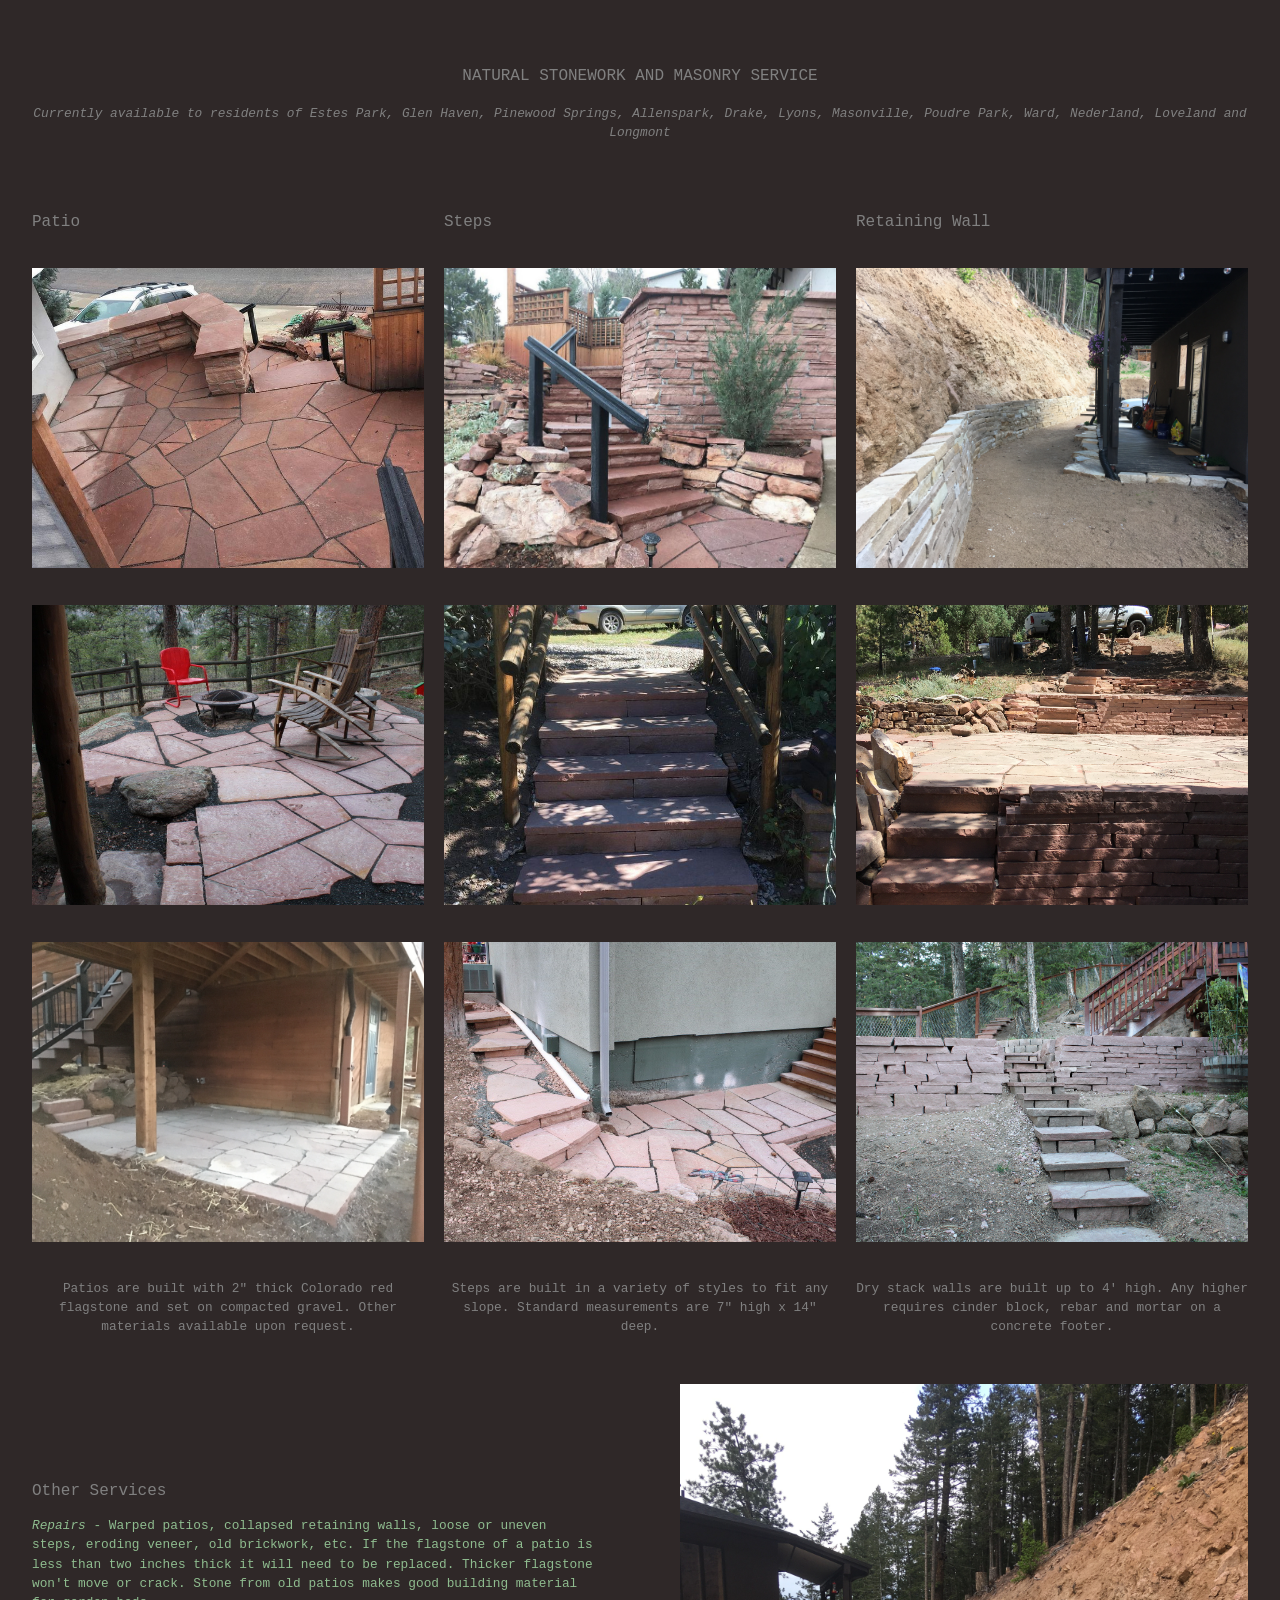
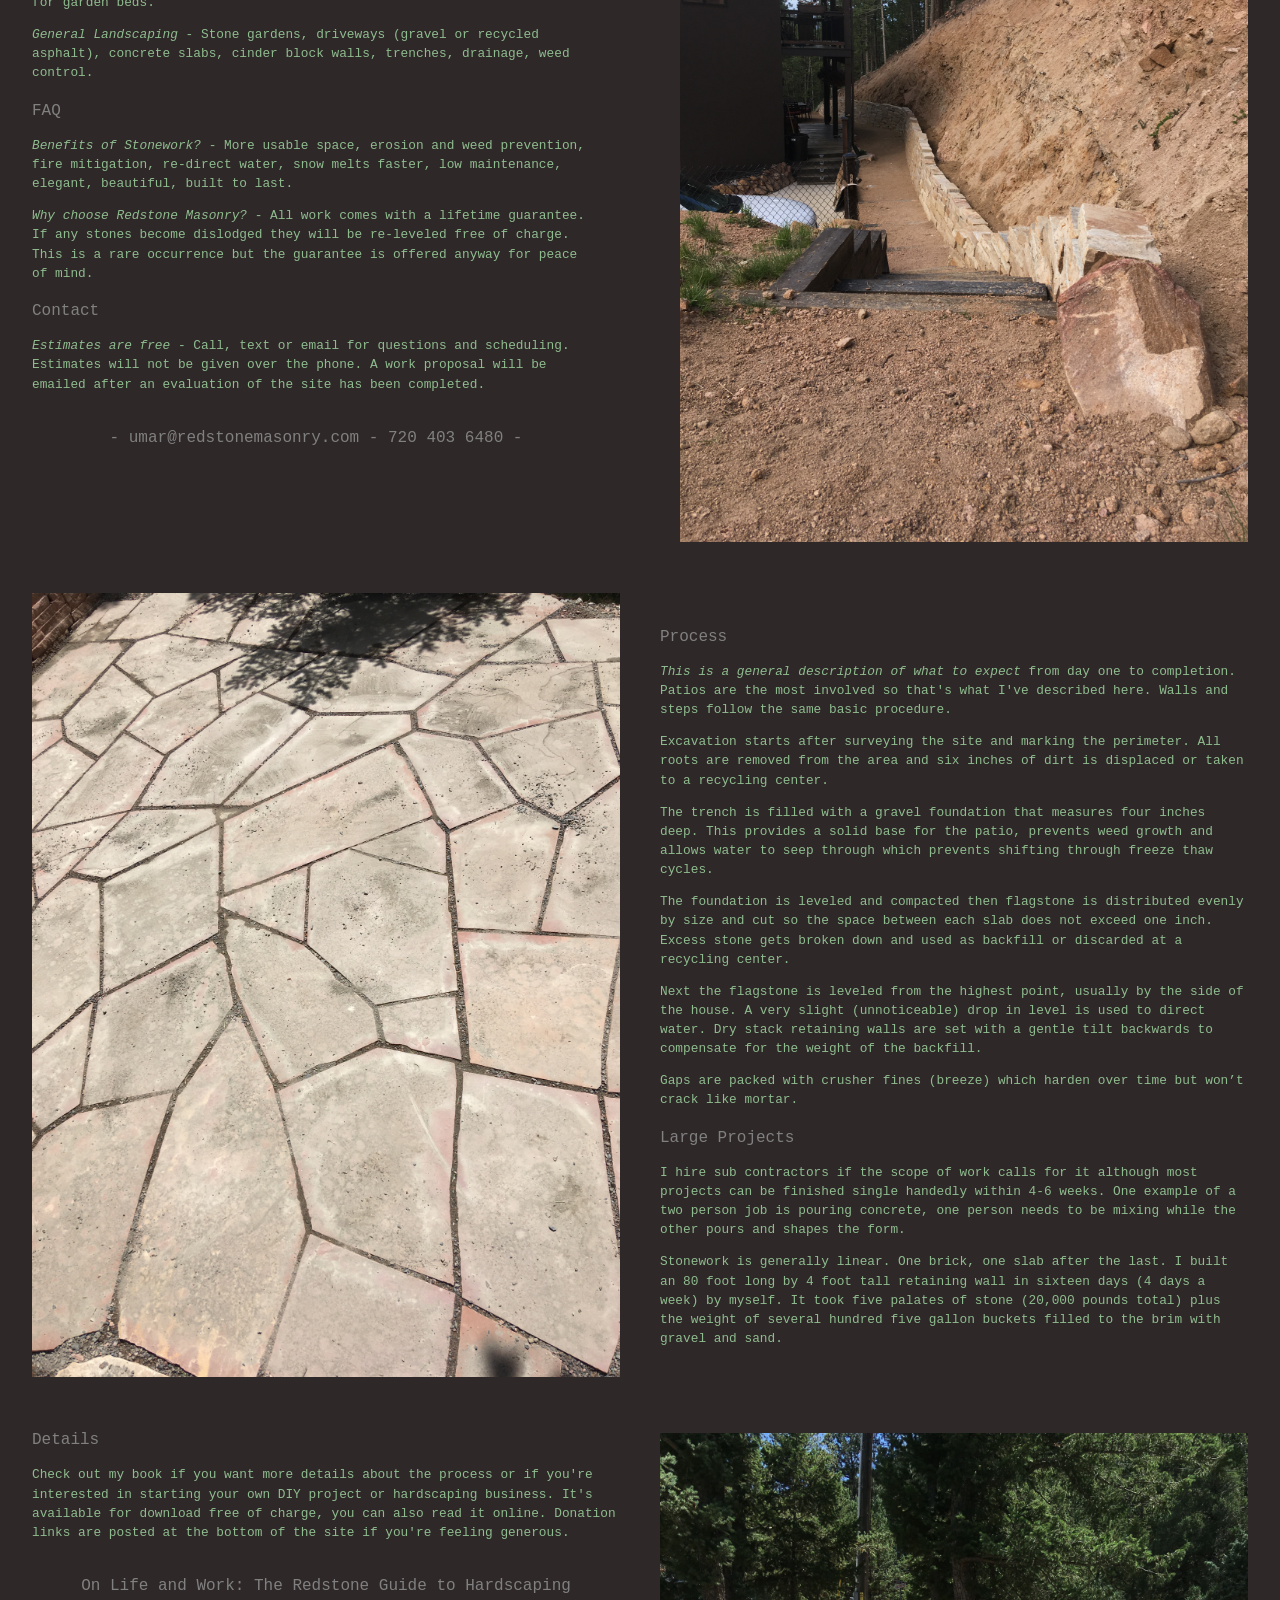
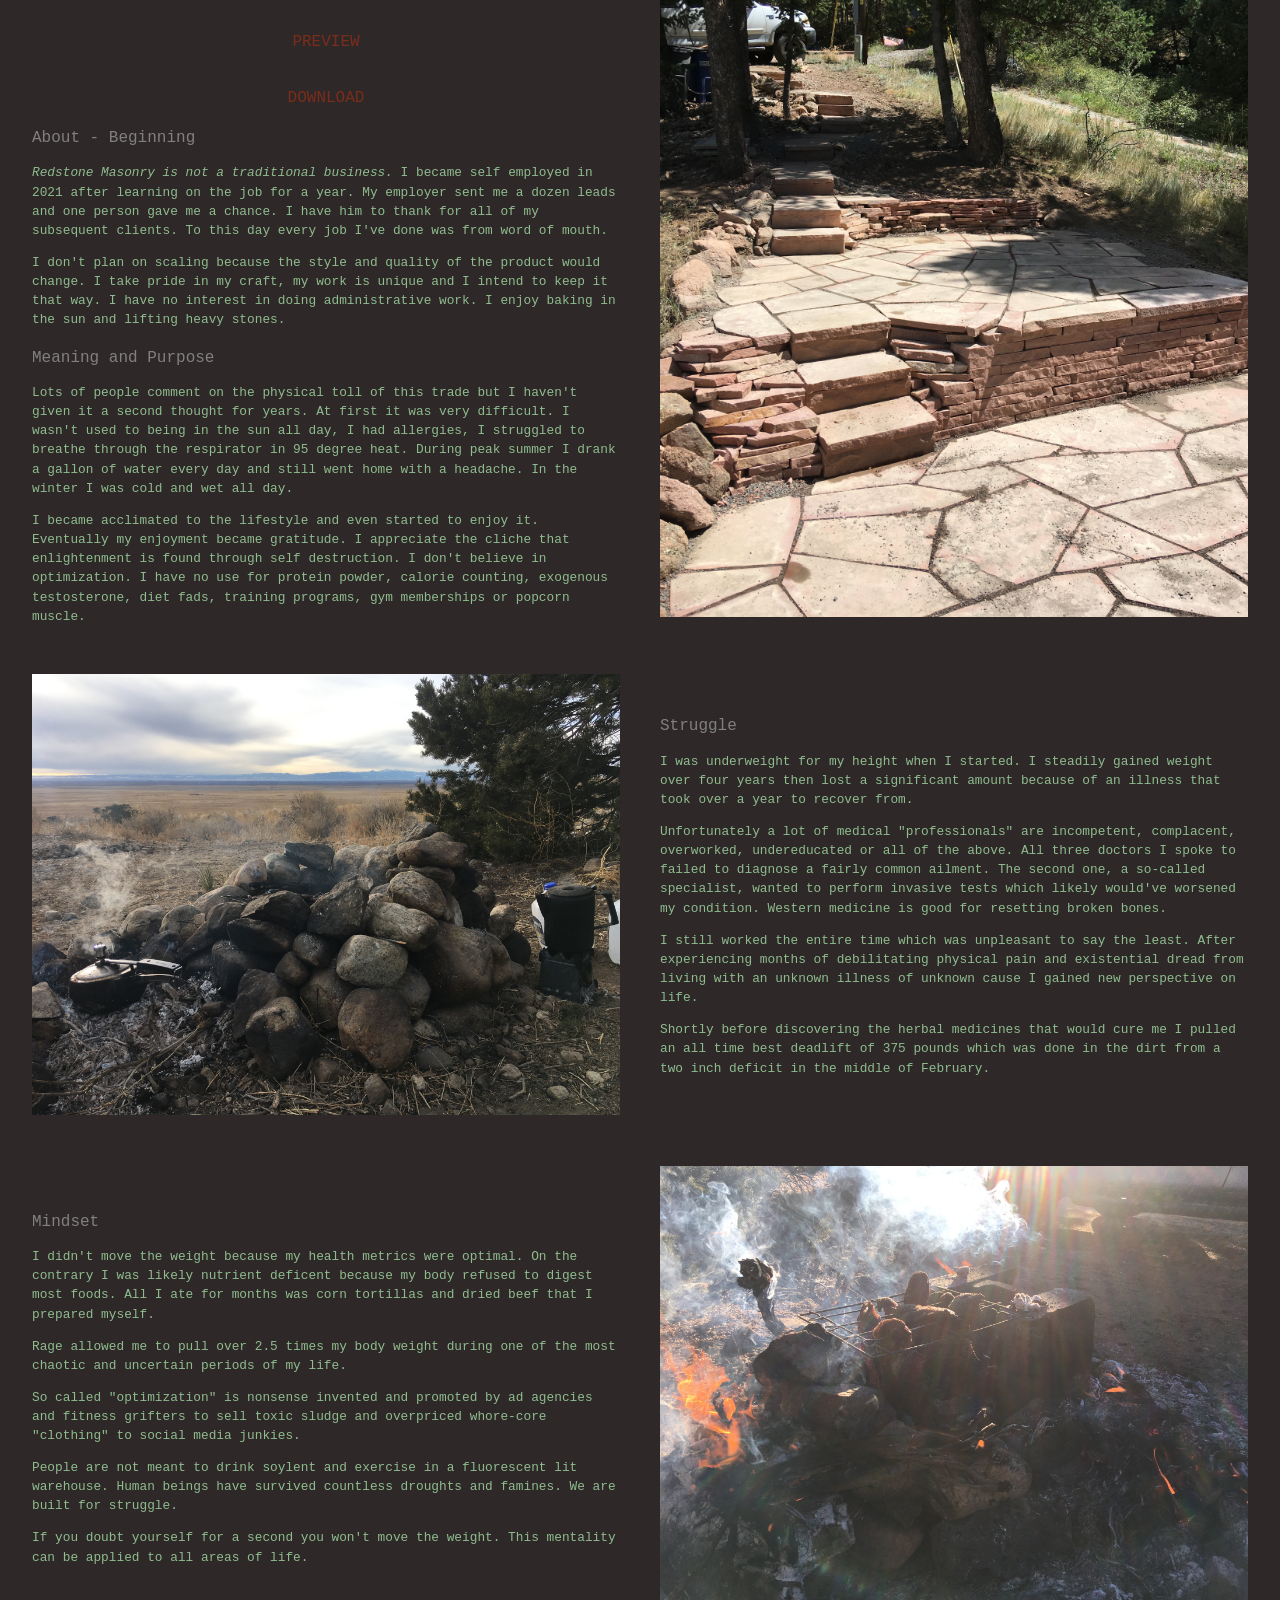
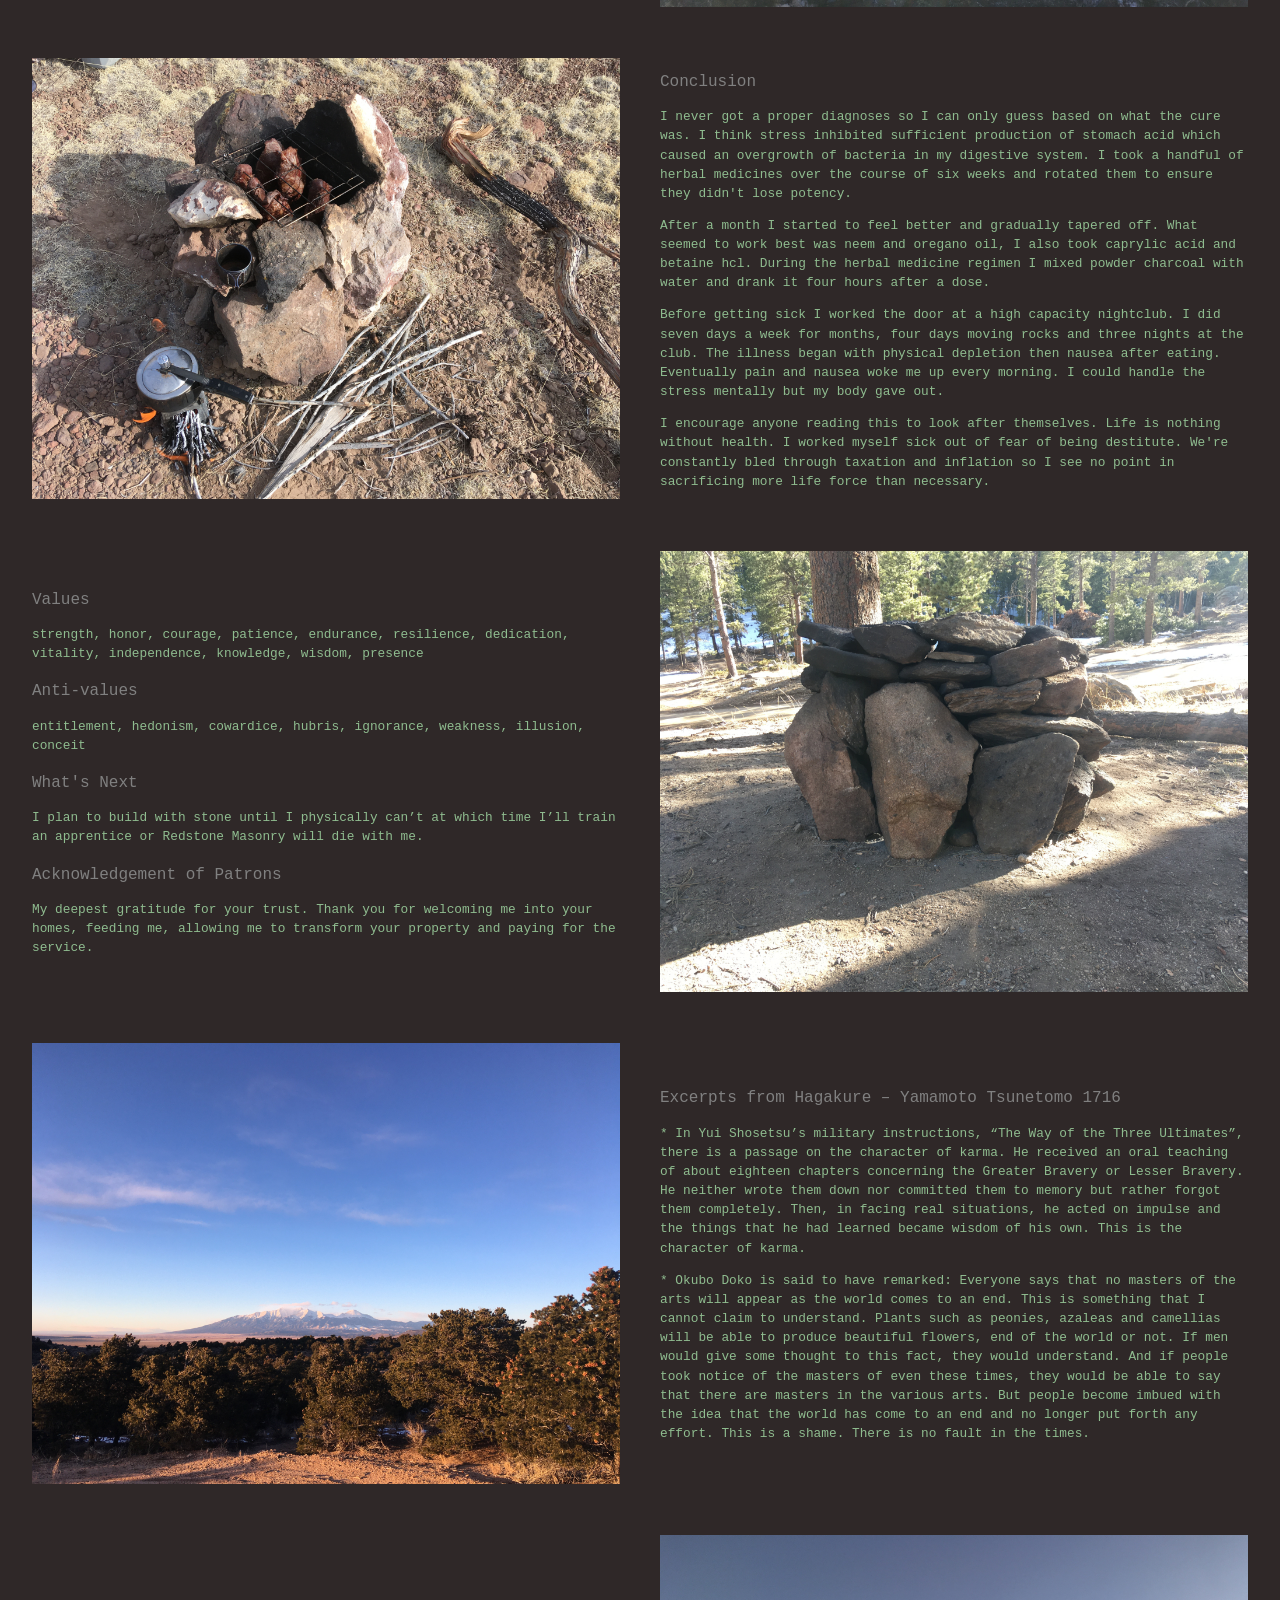
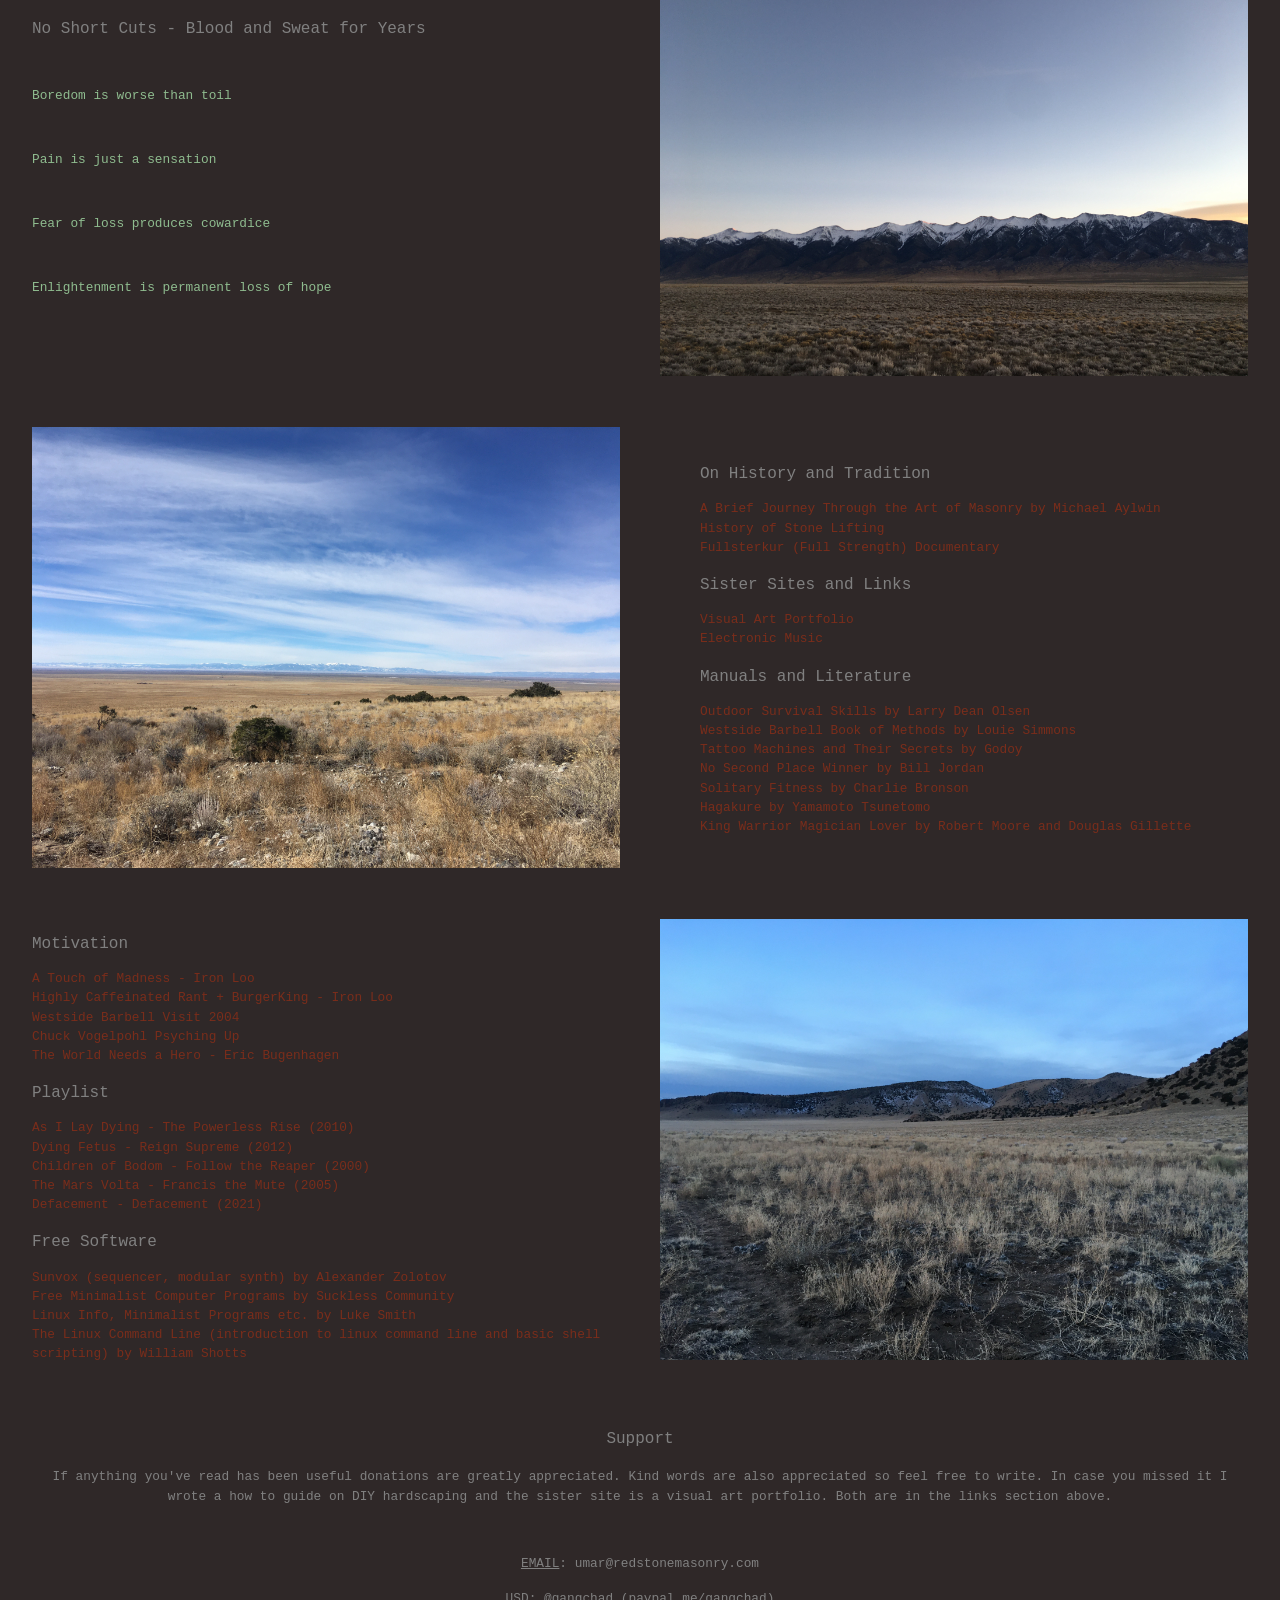
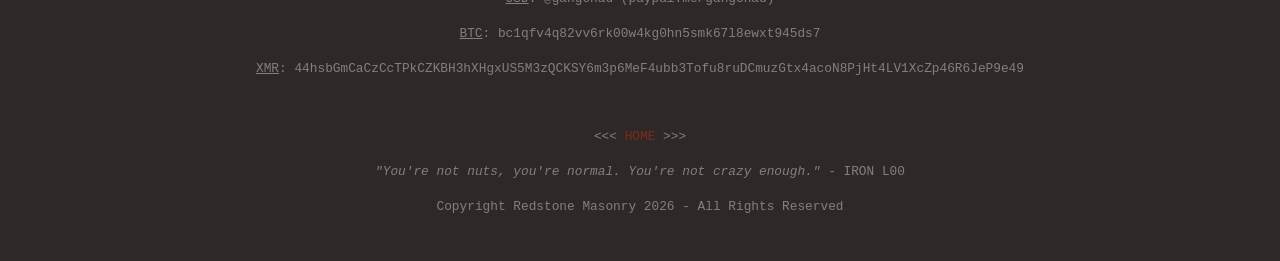
==== commit b5318fd8: "09/01" ====
--- a/index.html
+++ b/index.html
@@ -104,7 +104,7 @@
     <section class="split-section">
         <div class="text">
             <h2>Details</h2>
-            <p>Check out my book if you want more details about the process or if you're interested in starting your own DIY project or hardscaping business. It's available in PDF for download free of charge, you can also read it online. Donation links are posted at the bottom of the site if you're feeling generous.</p>
+            <p>Check out my book if you want more details about the process or if you're interested in starting your own DIY project or hardscaping business. It's available for download free of charge, you can also read it online. Donation links are posted at the bottom of the site if you're feeling generous.</p>
             <h1>On Life and Work: The Redstone Guide to Hardscaping</h1>
             <h1><a href="RSM_On_Hardscaping.pdf" target="_blank">PREVIEW</a></h1>
             <h1><a href="RSM_On_Hardscaping.pdf" download>DOWNLOAD</a></h1>
@@ -237,16 +237,15 @@
                     rel="noopener noreferrer">
             Fullsterkur (Full Strength) Documentary
             </a></li>
-            <h2>Hardscaping Guide and Sister Site</h2>
-            <li><a href="rsm_man.html"
-                    target="_blank"
-                    rel="noopener noreferrer">
-                    The Redstone Masonry Guide to Hardscaping
-            </a></li>
+            <h2>Sister Sites and Links</h2>
             <li><a href="https://gangchad.org"
                     target="_blank"
                     rel="noopener noreferrer">
                     Visual Art Portfolio
+            <li><a href="https://trakdaddy.bandcamp.com"
+                    target="_blank"
+                    rel="noopener noreferrer">
+                    Electronic Music
             </a></li>
             <h2>Manuals and Literature</h2>
             <li><a href="https://archive.org/details/outdoor-survival-skills-7th-ed-by-larry-dean-olsen-2021/page/139/mode/2up"
